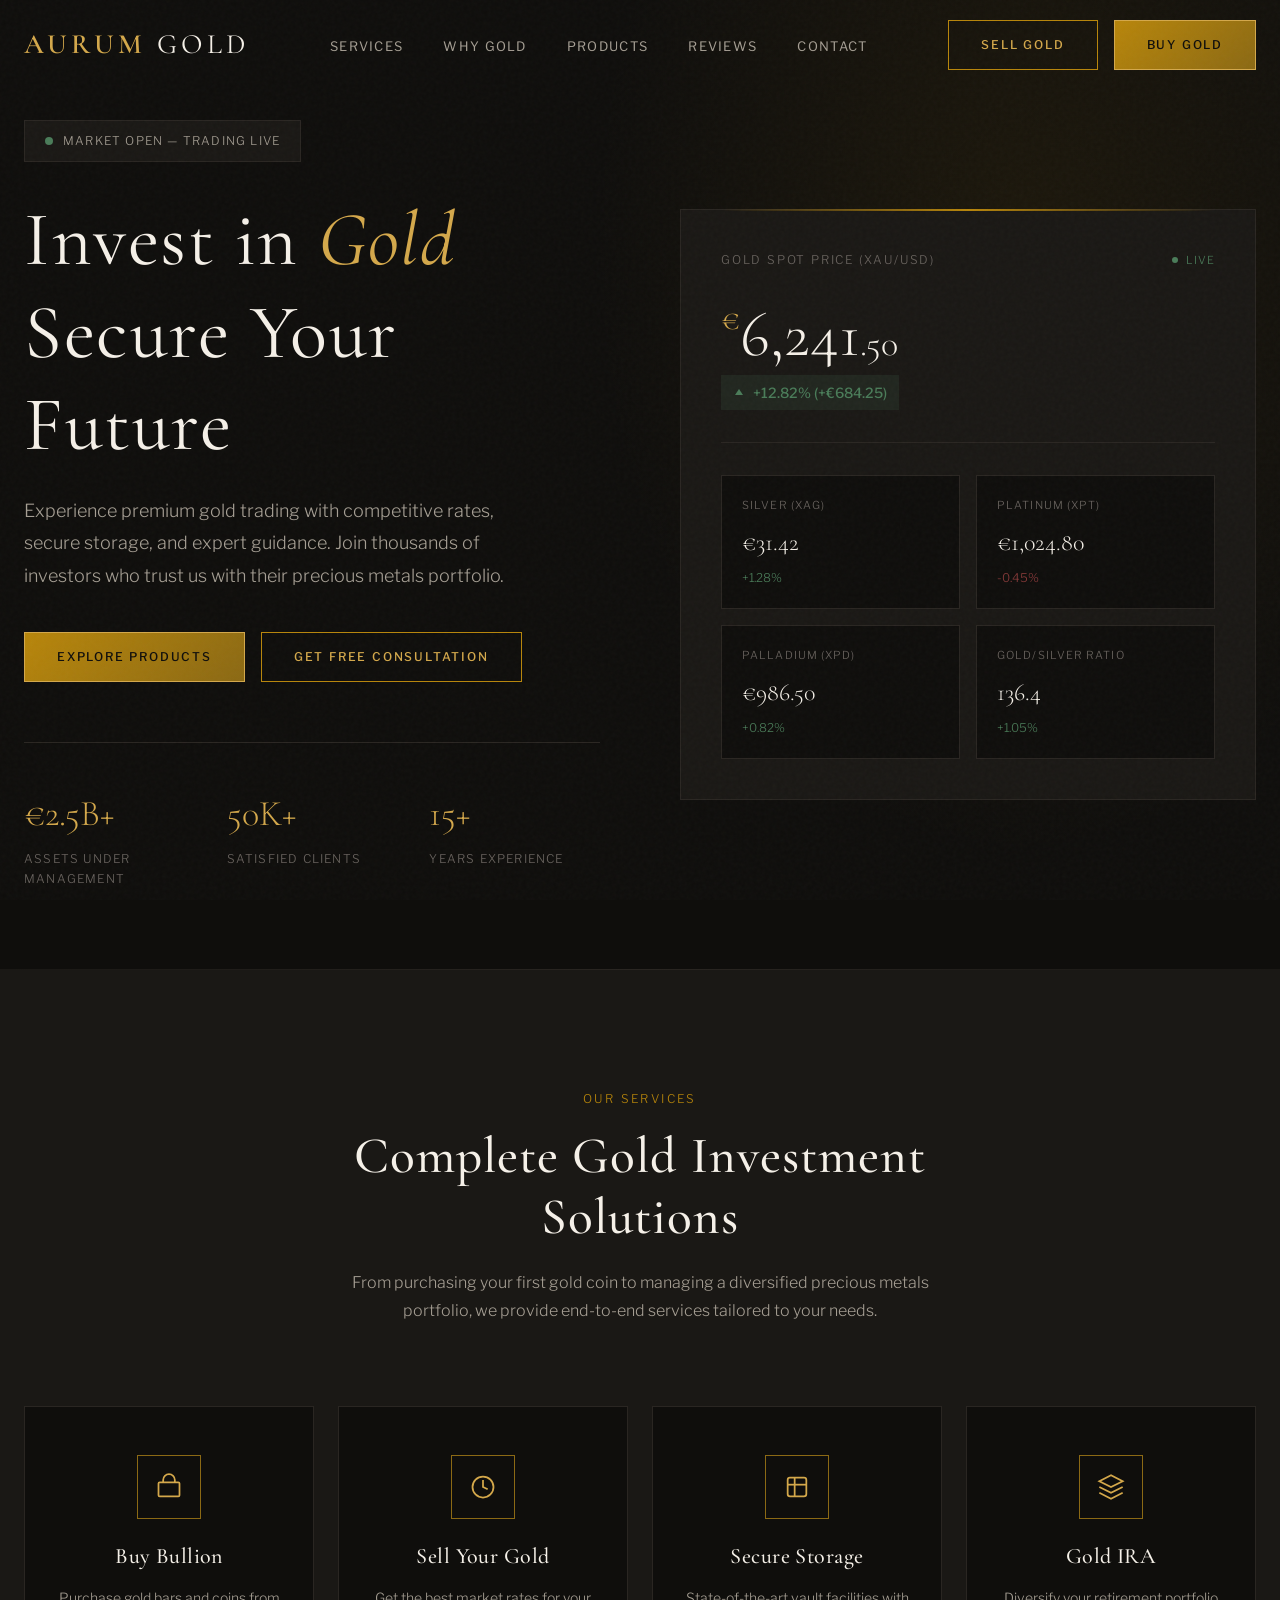
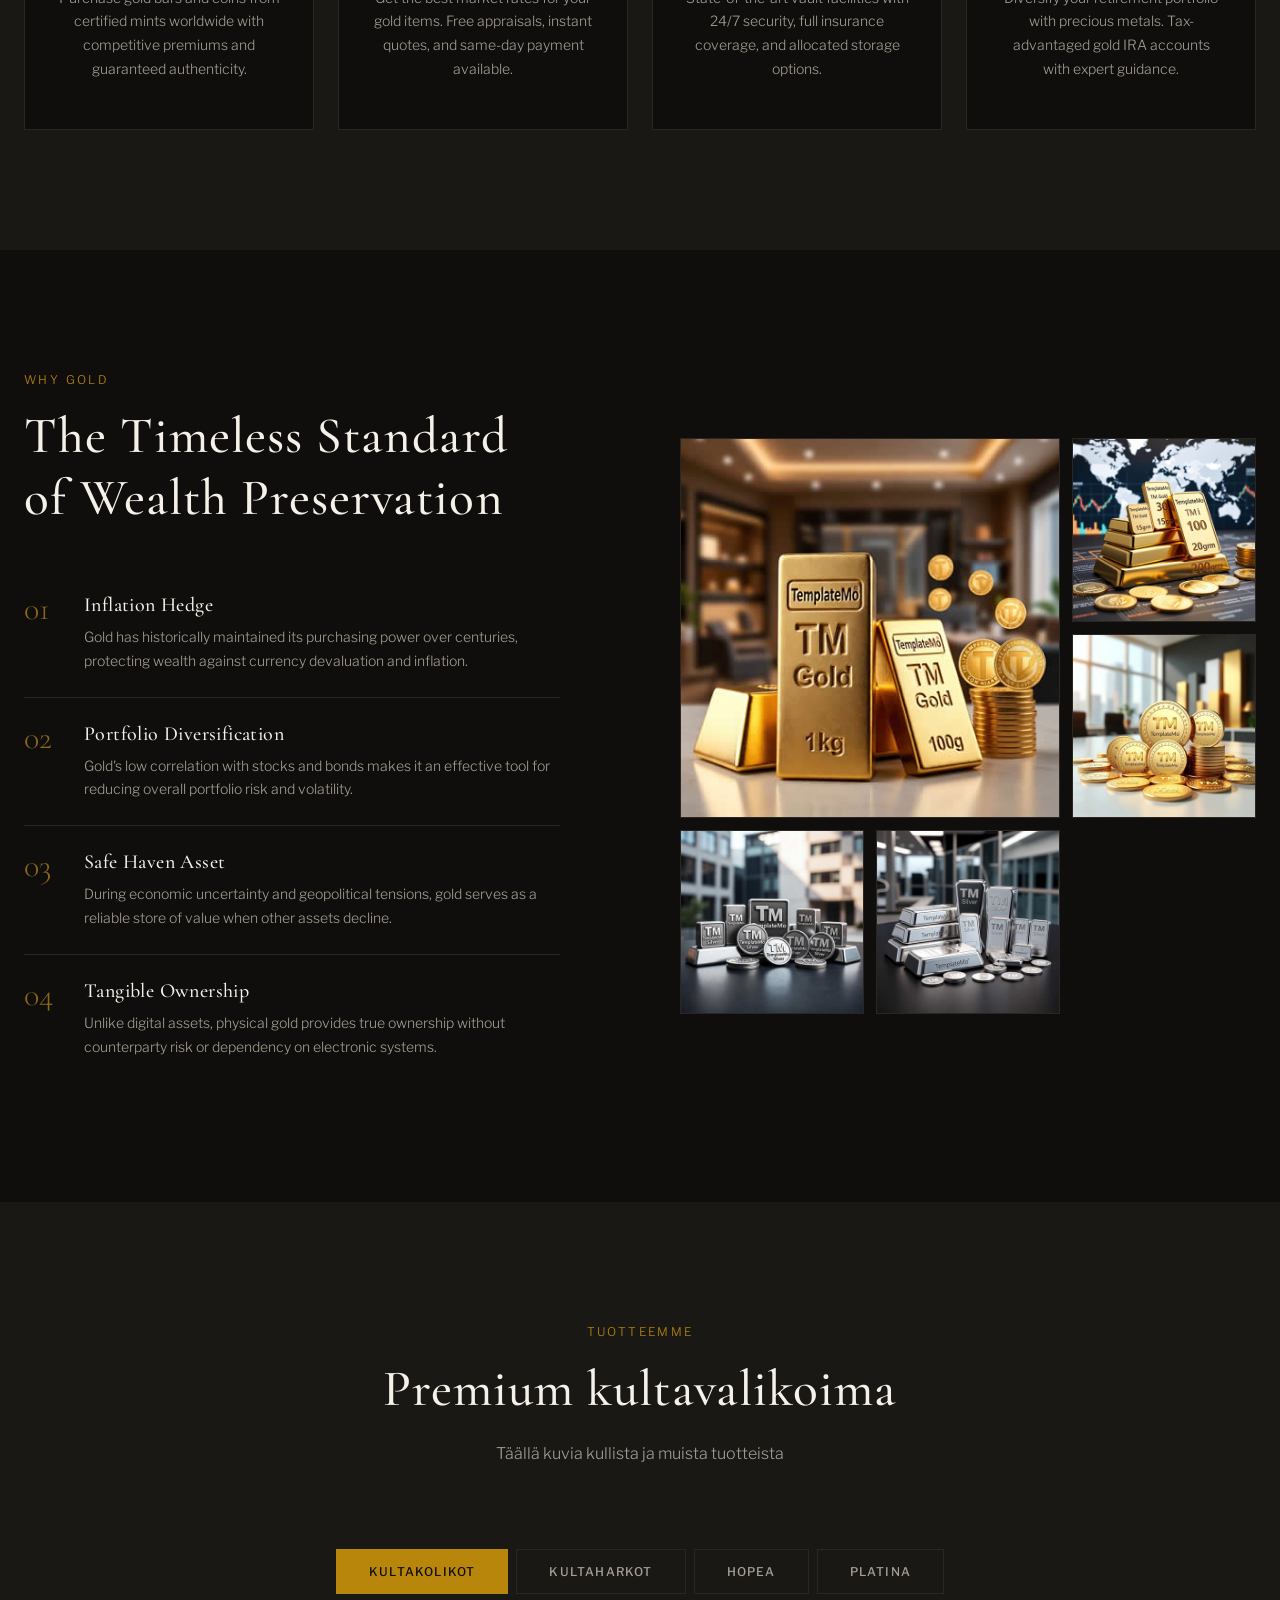
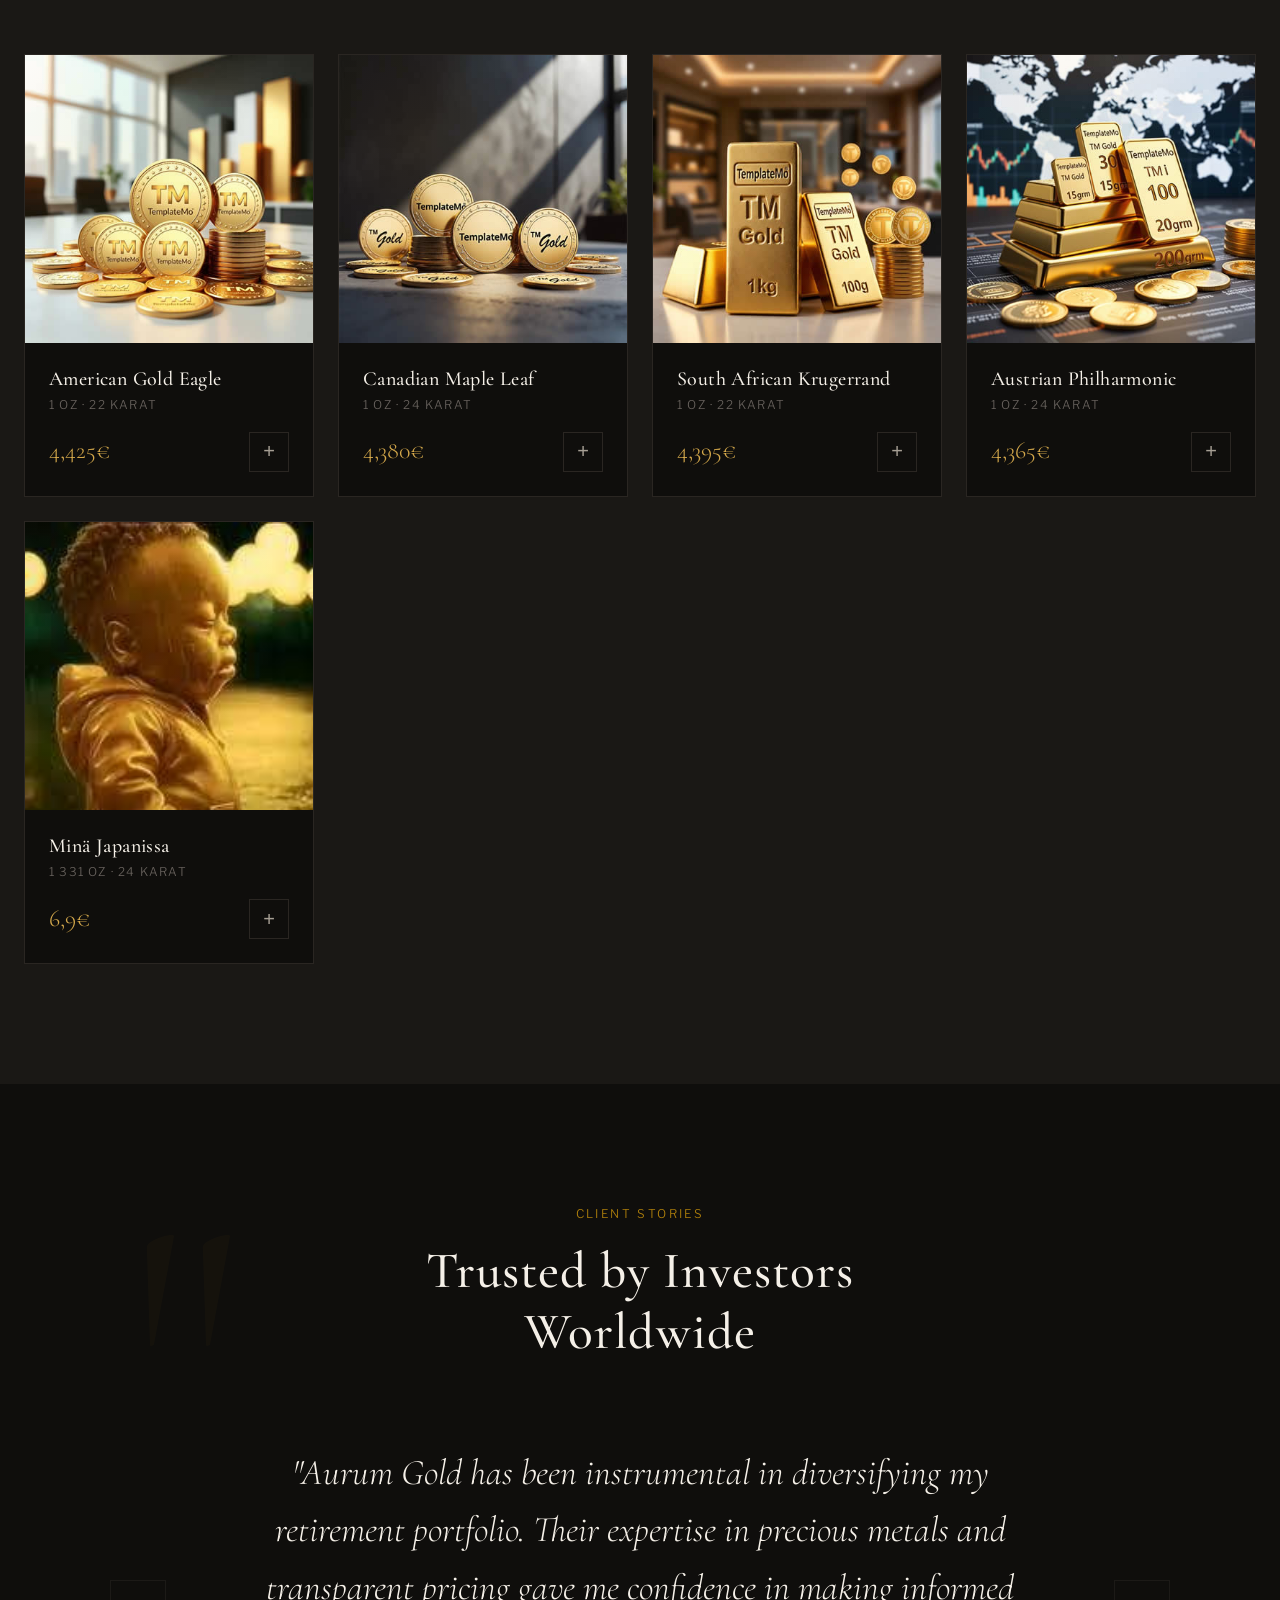
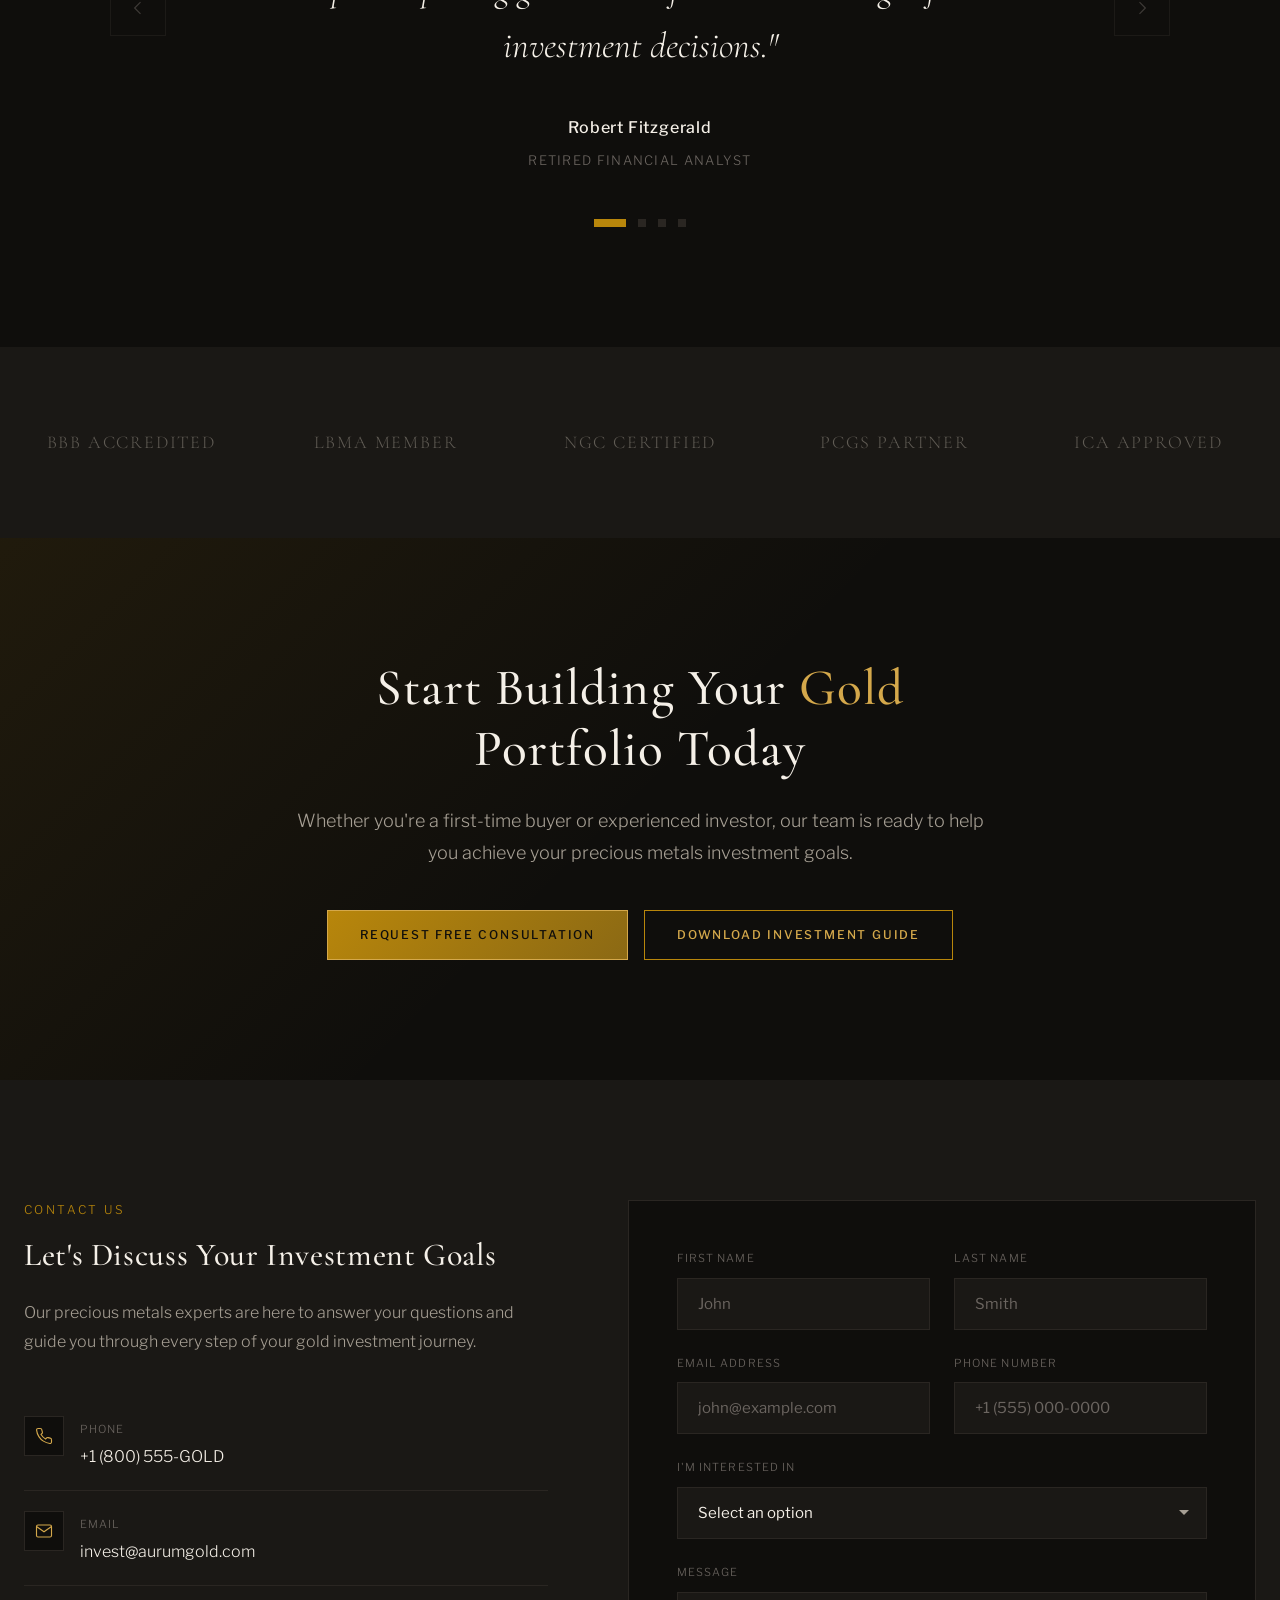
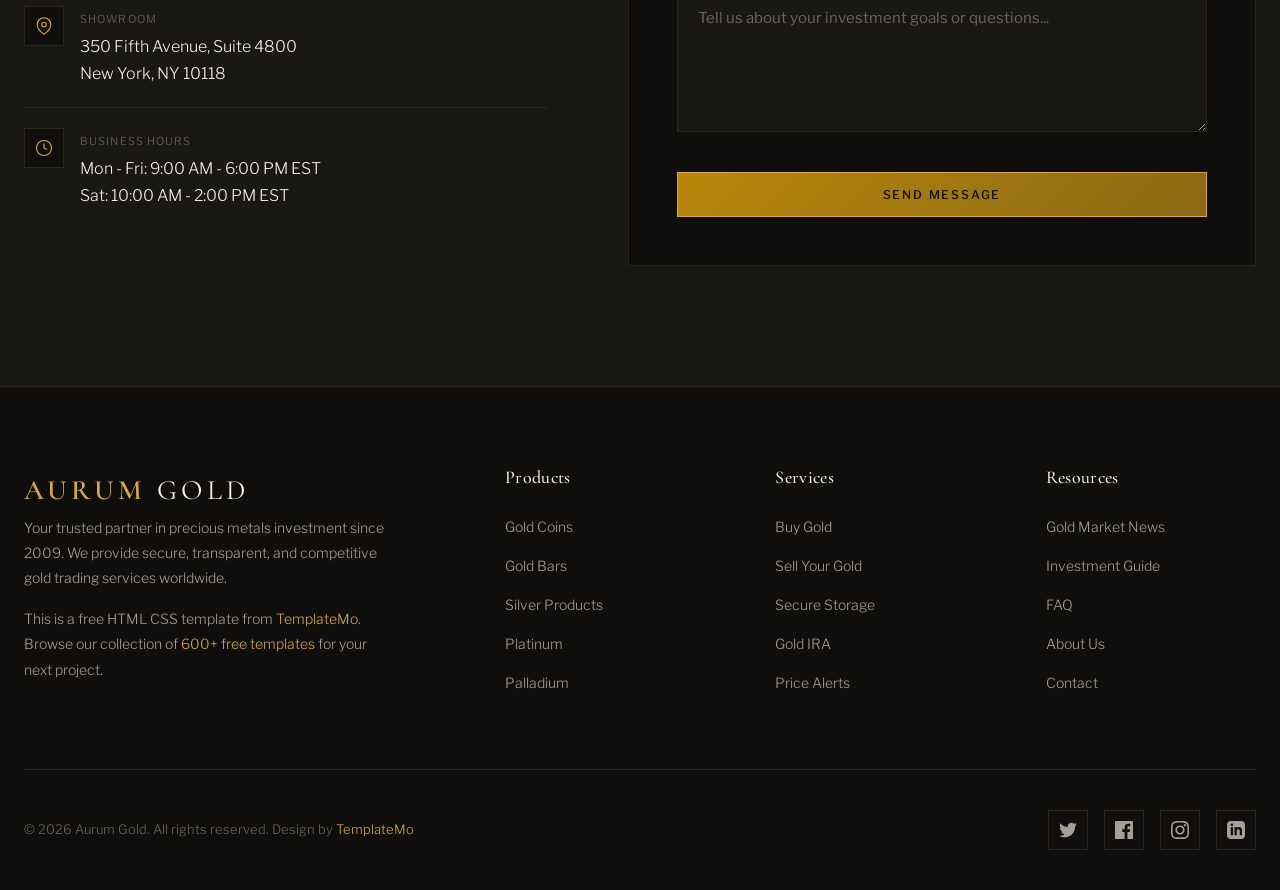
==== templatemo_610_aurum_gold/index.html @ 8c66a659 "Pruducts-kohta vaihdettu" ====
<!DOCTYPE html>
<html lang="en">
<head>
    <meta charset="UTF-8">
    <meta name="viewport" content="width=device-width, initial-scale=1.0">
    <title>Aurum Gold - Premium Gold Investment & Trading</title>
    <link rel="preconnect" href="https://fonts.googleapis.com">
    <link rel="preconnect" href="https://fonts.gstatic.com" crossorigin>
    <link href="https://fonts.googleapis.com/css2?family=Cormorant+Garamond:ital,wght@0,400;0,500;0,600;0,700;1,400&family=Libre+Franklin:wght@300;400;500;600&display=swap" rel="stylesheet">
    <link rel="stylesheet" href="templatemo-aurum-gold.css">
    <!--

TemplateMo 610 Aurum Gold

https://templatemo.com/tm-610-aurum-gold

-->
</head>
<body>
    <!-- Navigation -->
    <nav class="nav" id="navbar">
        <div class="container">
            <div class="nav-inner">
                <a href="#" class="logo">Aurum <span>Gold</span></a>
                <ul class="nav-links">
                    <li><a href="#services">Services</a></li>
                    <li><a href="#why-gold">Why Gold</a></li>
                    <li><a href="#products">Products</a></li>
                    <li><a href="#testimonials">Reviews</a></li>
                    <li><a href="#contact">Contact</a></li>
                </ul>
                <div class="nav-cta">
                    <a href="#" class="btn btn-outline">Sell Gold</a>
                    <a href="#" class="btn btn-primary">Buy Gold</a>
                </div>
                <button class="mobile-menu-btn" id="mobileMenuBtn" aria-label="Open Menu">
                    <span></span>
                    <span></span>
                    <span></span>
                </button>
            </div>
        </div>
    </nav>

    <!-- Mobile Menu Overlay -->
    <div class="mobile-menu-overlay" id="mobileMenuOverlay"></div>

    <!-- Mobile Menu -->
    <div class="mobile-menu" id="mobileMenu">
        <button class="mobile-menu-close" id="mobileMenuClose" aria-label="Close Menu">
            <svg width="20" height="20" viewBox="0 0 24 24" fill="none" stroke="currentColor" stroke-width="1.5">
                <line x1="18" y1="6" x2="6" y2="18"></line>
                <line x1="6" y1="6" x2="18" y2="18"></line>
            </svg>
        </button>
        <ul class="mobile-nav-links">
            <li><a href="#services">Services</a></li>
            <li><a href="#why-gold">Why Gold</a></li>
            <li><a href="#products">Products</a></li>
            <li><a href="#testimonials">Reviews</a></li>
            <li><a href="#contact">Contact</a></li>
        </ul>
        <div class="mobile-menu-cta">
            <a href="#" class="btn btn-outline">Sell Gold</a>
            <a href="#" class="btn btn-primary">Buy Gold</a>
        </div>
    </div>

    <!-- Hero Section -->
    <section class="hero">
        <div class="container">
            <div class="hero-grid">
                <div class="hero-content">
                    <div class="hero-badge">
                        <span class="dot"></span>
                        Market Open — Trading Live
                    </div>
                    <h1 class="hero-title">
                        Invest in <span class="gold">Gold</span><br>
                        Secure Your Future
                    </h1>
                    <p class="hero-desc">
                        Experience premium gold trading with competitive rates, secure storage, and expert guidance. Join thousands of investors who trust us with their precious metals portfolio.
                    </p>
                    <div class="hero-actions">
                        <a href="#products" class="btn btn-primary">Explore Products</a>
                        <a href="#contact" class="btn btn-outline">Get Free Consultation</a>
                    </div>
                    <div class="hero-stats">
                        <div class="stat-item">
                            <div class="stat-value">€2.5B+</div>
                            <div class="stat-label">Assets Under Management</div>
                        </div>
                        <div class="stat-item">
                            <div class="stat-value">50K+</div>
                            <div class="stat-label">Satisfied Clients</div>
                        </div>
                        <div class="stat-item">
                            <div class="stat-value">15+</div>
                            <div class="stat-label">Years Experience</div>
                        </div>
                    </div>
                </div>
                <div class="hero-visual">
                    <div class="price-card">
                        <div class="price-header">
                            <span class="price-label">Gold Spot Price (XAU/USD)</span>
                            <span class="price-live">Live</span>
                        </div>
                        <div class="price-main">
                            <div class="price-value">
                                <span class="currency">€</span>6,241<span style="font-size: 36px;">.50</span>
                            </div>
                            <span class="price-change">
                                <svg width="12" height="12" viewBox="0 0 12 12" fill="none">
                                    <path d="M6 2L10 8H2L6 2Z" fill="currentColor"/>
                                </svg>
                                +12.82% (+€684.25)
                            </span>
                        </div>
                        <div class="price-metals">
                            <div class="metal-item">
                                <div class="metal-name">Silver (XAG)</div>
                                <div class="metal-price">€31.42</div>
                                <div class="metal-change">+1.28%</div>
                            </div>
                            <div class="metal-item">
                                <div class="metal-name">Platinum (XPT)</div>
                                <div class="metal-price">€1,024.80</div>
                                <div class="metal-change down">-0.45%</div>
                            </div>
                            <div class="metal-item">
                                <div class="metal-name">Palladium (XPD)</div>
                                <div class="metal-price">€986.50</div>
                                <div class="metal-change">+0.82%</div>
                            </div>
                            <div class="metal-item">
                                <div class="metal-name">Gold/Silver Ratio</div>
                                <div class="metal-price">136.4</div>
                                <div class="metal-change">+1.05%</div>
                            </div>
                        </div>
                    </div>
                </div>
            </div>
        </div>
    </section>

    <!-- Services Section -->
    <section class="services" id="services">
        <div class="container">
            <div class="section-header">
                <div class="section-label">Our Services</div>
                <h2 class="section-title">Complete Gold Investment Solutions</h2>
                <p class="section-desc">From purchasing your first gold coin to managing a diversified precious metals portfolio, we provide end-to-end services tailored to your needs.</p>
            </div>
            <div class="services-grid">
                <div class="service-card">
                    <div class="service-icon">
                        <svg width="28" height="28" viewBox="0 0 24 24" fill="none" stroke="currentColor" stroke-width="1.5">
                            <rect x="3" y="8" width="18" height="12" rx="1"/>
                            <path d="M7 8V6a5 5 0 0110 0v2"/>
                        </svg>
                    </div>
                    <h3 class="service-title">Buy Bullion</h3>
                    <p class="service-desc">Purchase gold bars and coins from certified mints worldwide with competitive premiums and guaranteed authenticity.</p>
                </div>
                <div class="service-card">
                    <div class="service-icon">
                        <svg width="28" height="28" viewBox="0 0 24 24" fill="none" stroke="currentColor" stroke-width="1.5">
                            <circle cx="12" cy="12" r="9"/>
                            <path d="M12 6v6l4 2"/>
                        </svg>
                    </div>
                    <h3 class="service-title">Sell Your Gold</h3>
                    <p class="service-desc">Get the best market rates for your gold items. Free appraisals, instant quotes, and same-day payment available.</p>
                </div>
                <div class="service-card">
                    <div class="service-icon">
                        <svg width="28" height="28" viewBox="0 0 24 24" fill="none" stroke="currentColor" stroke-width="1.5">
                            <rect x="4" y="4" width="16" height="16" rx="2"/>
                            <path d="M4 10h16"/>
                            <path d="M10 4v16"/>
                        </svg>
                    </div>
                    <h3 class="service-title">Secure Storage</h3>
                    <p class="service-desc">State-of-the-art vault facilities with 24/7 security, full insurance coverage, and allocated storage options.</p>
                </div>
                <div class="service-card">
                    <div class="service-icon">
                        <svg width="28" height="28" viewBox="0 0 24 24" fill="none" stroke="currentColor" stroke-width="1.5">
                            <path d="M12 2L2 7l10 5 10-5-10-5z"/>
                            <path d="M2 17l10 5 10-5"/>
                            <path d="M2 12l10 5 10-5"/>
                        </svg>
                    </div>
                    <h3 class="service-title">Gold IRA</h3>
                    <p class="service-desc">Diversify your retirement portfolio with precious metals. Tax-advantaged gold IRA accounts with expert guidance.</p>
                </div>
            </div>
        </div>
    </section>

    <!-- Why Gold Section -->
    <section class="why-gold" id="why-gold">
        <div class="container">
            <div class="why-grid">
                <div class="why-content">
                    <div class="section-label">Why Gold</div>
                    <h2 class="section-title">The Timeless Standard of Wealth Preservation</h2>
                    <ul class="why-list">
                        <li class="why-item">
                            <span class="why-number">01</span>
                            <div class="why-text">
                                <h4>Inflation Hedge</h4>
                                <p>Gold has historically maintained its purchasing power over centuries, protecting wealth against currency devaluation and inflation.</p>
                            </div>
                        </li>
                        <li class="why-item">
                            <span class="why-number">02</span>
                            <div class="why-text">
                                <h4>Portfolio Diversification</h4>
                                <p>Gold's low correlation with stocks and bonds makes it an effective tool for reducing overall portfolio risk and volatility.</p>
                            </div>
                        </li>
                        <li class="why-item">
                            <span class="why-number">03</span>
                            <div class="why-text">
                                <h4>Safe Haven Asset</h4>
                                <p>During economic uncertainty and geopolitical tensions, gold serves as a reliable store of value when other assets decline.</p>
                            </div>
                        </li>
                        <li class="why-item">
                            <span class="why-number">04</span>
                            <div class="why-text">
                                <h4>Tangible Ownership</h4>
                                <p>Unlike digital assets, physical gold provides true ownership without counterparty risk or dependency on electronic systems.</p>
                            </div>
                        </li>
                    </ul>
                </div>
                <div class="why-visual">
                    <div class="why-image-grid">
                        <div class="why-thumb">
                            <img src="images/tm-gold-03.jpg" alt="Gold bars stacked">
                        </div>
                        <div class="why-thumb">
                            <img src="images/tm-gold-04.jpg" alt="Gold coins">
                        </div>
                        <div class="why-thumb">
                            <img src="images/tm-gold-01.jpg" alt="Gold investment">
                        </div>
                        <div class="why-thumb">
                            <img src="images/tm-silver-03.jpg" alt="Secure vault">
                        </div>
                        <div class="why-thumb">
                            <img src="images/tm-silver-02.jpg" alt="Silver bars">
                        </div>
                    </div>
                </div>
            </div>
        </div>
    </section>

    <!-- Products Section -->
    <section class="products" id="products">
        <div class="container">
            <div class="section-header">
                <div class="section-label">Tuotteemme</div>
                <h2 class="section-title">Premium kultavalikoima</h2>
                <p class="section-desc">Täällä kuvia kullista ja muista tuotteista</p>
            </div>
            <div class="products-tabs">
                <button class="tab-btn active" data-tab="coins">Kultakolikot</button>
                <button class="tab-btn" data-tab="bars">Kultaharkot</button>
                <button class="tab-btn" data-tab="silver">Hopea</button>
                <button class="tab-btn" data-tab="platinum">Platina</button>
            </div>

            <!-- Gold Coins Tab -->
            <div class="products-tab-content active" id="tab-coins">
                <div class="product-card">
                    <div class="product-image">
                        <img src="images/tm-gold-01.jpg" alt="American Gold Eagle Coin">
                    </div>
                    <div class="product-info">
                        <h3 class="product-name">American Gold Eagle</h3>
                        <div class="product-weight">1 oz · 22 Karat</div>
                        <div class="product-footer">
                            <span class="product-price">4,425€</span>
                            <button class="product-btn">+</button>
                        </div>
                    </div>
                </div>

                <div class="product-card">
                    <div class="product-image">
                        <img src="images/tm-gold-02.jpg" alt="Canadian Maple Leaf Coin">
                    </div>
                    <div class="product-info">
                        <h3 class="product-name">Canadian Maple Leaf</h3>
                        <div class="product-weight">1 oz · 24 Karat</div>
                        <div class="product-footer">
                            <span class="product-price">4,380€</span>
                            <button class="product-btn">+</button>
                        </div>
                    </div>
                </div>

                <div class="product-card">
                    <div class="product-image">
                        <img src="images/tm-gold-03.jpg" alt="South African Krugerrand">
                    </div>
                    <div class="product-info">
                        <h3 class="product-name">South African Krugerrand</h3>
                        <div class="product-weight">1 oz · 22 Karat</div>
                        <div class="product-footer">
                            <span class="product-price">4,395€</span>
                            <button class="product-btn">+</button>
                        </div>
                    </div>
                </div>

                <div class="product-card">
                    <div class="product-image">
                        <img src="images/tm-gold-04.jpg" alt="Austrian Philharmonic">
                    </div>
                    <div class="product-info">
                        <h3 class="product-name">Austrian Philharmonic</h3>
                        <div class="product-weight">1 oz · 24 Karat</div>
                        <div class="product-footer">
                            <span class="product-price">4,365€</span>
                            <button class="product-btn">+</button>
                        </div>
                    </div>
                </div>

                <div class="product-card">
                    <div class="product-image">
                        <img src="images/MeInJapan.jpg" alt="People in japan fix things with gold">
                    </div>
                    <div class="product-info">
                        <h3 class="product-name">Minä Japanissa</h3>
                        <div class="product-weight">1 331 oz · 24 Karat</div>
                        <div class="product-footer">
                            <span class="product-price">6,9€</span>
                            <button class="product-btn">+</button>
                        </div>
                    </div>
                </div>   

            </div>



            <!-- Gold Bars Tab -->
            <div class="products-tab-content" id="tab-bars">
                <div class="product-card">
                    <div class="product-image">
                        <img src="images/tm-gold-04.jpg" alt="PAMP Suisse Gold Bar">
                    </div>
                    <div class="product-info">
                        <h3 class="product-name">PAMP Suisse Bar</h3>
                        <div class="product-weight">1 oz · 999.9 Fine</div>
                        <div class="product-footer">
                            <span class="product-price">4,340€</span>
                            <button class="product-btn">+</button>
                        </div>
                    </div>
                </div>
                <div class="product-card">
                    <div class="product-image">
                        <img src="images/tm-gold-03.jpg" alt="Credit Suisse Gold Bar">
                    </div>
                    <div class="product-info">
                        <h3 class="product-name">Credit Suisse Bar</h3>
                        <div class="product-weight">1 oz · 999.9 Fine</div>
                        <div class="product-footer">
                            <span class="product-price">4,335€</span>
                            <button class="product-btn">+</button>
                        </div>
                    </div>
                </div>
                <div class="product-card">
                    <div class="product-image">
                        <img src="images/tm-gold-02.jpg" alt="Perth Mint Gold Bar">
                    </div>
                    <div class="product-info">
                        <h3 class="product-name">Perth Mint Bar</h3>
                        <div class="product-weight">10 oz · 999.9 Fine</div>
                        <div class="product-footer">
                            <span class="product-price">43,250€</span>
                            <button class="product-btn">+</button>
                        </div>
                    </div>
                </div>
                <div class="product-card">
                    <div class="product-image">
                        <img src="images/tm-gold-01.jpg" alt="Valcambi Gold Bar">
                    </div>
                    <div class="product-info">
                        <h3 class="product-name">Valcambi CombiBar</h3>
                        <div class="product-weight">50 x 1g · 999.9 Fine</div>
                        <div class="product-footer">
                            <span class="product-price">4,580€</span>
                            <button class="product-btn">+</button>
                        </div>
                    </div>
                </div>
                <div class="product-card">
                    <div class="product-image">
                        <img src="images/Gold.jpg" alt="Gold ingot">
                    </div>
                    <div class="product-info">
                        <h3 class="product-name">Minecraft kultaharkko</h3>
                        <div class="product-weight">74 569 oz · 999.9 Fine</div>
                        <div class="product-footer">
                            <span class="product-price">331 100 000€</span>
                            <button class="product-btn">+</button>
                        </div>
                    </div>
                </div>
            </div>

            <!-- Silver Tab -->
            <div class="products-tab-content" id="tab-silver">
                <div class="product-card">
                    <div class="product-image">
                        <img src="images/tm-silver-01.jpg" alt="American Silver Eagle">
                    </div>
                    <div class="product-info">
                        <h3 class="product-name">American Silver Eagle</h3>
                        <div class="product-weight">1 oz · 99.9% Pure</div>
                        <div class="product-footer">
                            <span class="product-price">38.50€</span>
                            <button class="product-btn">+</button>
                        </div>
                    </div>
                </div>
                <div class="product-card">
                    <div class="product-image">
                        <img src="images/tm-silver-02.jpg" alt="Canadian Silver Maple">
                    </div>
                    <div class="product-info">
                        <h3 class="product-name">Canadian Silver Maple</h3>
                        <div class="product-weight">1 oz · 99.99% Pure</div>
                        <div class="product-footer">
                            <span class="product-price">36.80€</span>
                            <button class="product-btn">+</button>
                        </div>
                    </div>
                </div>
                <div class="product-card">
                    <div class="product-image">
                        <img src="images/tm-silver-03.jpg" alt="Silver Bar">
                    </div>
                    <div class="product-info">
                        <h3 class="product-name">PAMP Silver Bar</h3>
                        <div class="product-weight">10 oz · 999 Fine</div>
                        <div class="product-footer">
                            <span class="product-price">345.00€</span>
                            <button class="product-btn">+</button>
                        </div>
                    </div>
                </div>
                <div class="product-card">
                    <div class="product-image">
                        <img src="images/tm-silver-04.jpg" alt="Silver Britannia">
                    </div>
                    <div class="product-info">
                        <h3 class="product-name">British Britannia</h3>
                        <div class="product-weight">1 oz · 99.9% Pure</div>
                        <div class="product-footer">
                            <span class="product-price">37.25€</span>
                            <button class="product-btn">+</button>
                        </div>
                    </div>
                </div>
                <div class="product-card">
                    <div class="product-image">
                        <img src="images/Silver.jpg" alt="Silver surfer">
                    </div>
                    <div class="product-info">
                        <h3 class="product-name">Waltuh, I'm silver Waltuh</h3>
                        <div class="product-weight">2716 oz · 99.9% Pure</div>
                        <div class="product-footer">
                            <span class="product-price">420€</span>
                            <button class="product-btn">+</button>
                        </div>
                    </div>
                </div>
            </div>

            <!-- Platinum Tab -->
            <div class="products-tab-content" id="tab-platinum">
                <div class="product-card">
                    <div class="product-image">
                        <img src="images/tm-silver-02.jpg" alt="American Platinum Eagle">
                    </div>
                    <div class="product-info">
                        <h3 class="product-name">American Platinum Eagle</h3>
                        <div class="product-weight">1 oz · 99.95% Pure</div>
                        <div class="product-footer">
                            <span class="product-price">1,085€</span>
                            <button class="product-btn">+</button>
                        </div>
                    </div>
                </div>
                <div class="product-card">
                    <div class="product-image">
                        <img src="images/tm-silver-03.jpg" alt="Canadian Platinum Maple">
                    </div>
                    <div class="product-info">
                        <h3 class="product-name">Canadian Platinum Maple</h3>
                        <div class="product-weight">1 oz · 99.95% Pure</div>
                        <div class="product-footer">
                            <span class="product-price">1,065€</span>
                            <button class="product-btn">+</button>
                        </div>
                    </div>
                </div>
                <div class="product-card">
                    <div class="product-image">
                        <img src="images/tm-silver-04.jpg" alt="Platinum Bar">
                    </div>
                    <div class="product-info">
                        <h3 class="product-name">PAMP Platinum Bar</h3>
                        <div class="product-weight">1 oz · 999.5 Fine</div>
                        <div class="product-footer">
                            <span class="product-price">1,055€</span>
                            <button class="product-btn">+</button>
                        </div>
                    </div>
                </div>
                <div class="product-card">
                    <div class="product-image">
                        <img src="images/tm-silver-01.jpg" alt="Australian Platinum Koala">
                    </div>
                    <div class="product-info">
                        <h3 class="product-name">Australian Platinum Koala</h3>
                        <div class="product-weight">1 oz · 99.95% Pure</div>
                        <div class="product-footer">
                            <span class="product-price">1,095€</span>
                            <button class="product-btn">+</button>
                        </div>
                    </div>
                </div>
                <div class="product-card">
                    <div class="product-image">
                        <img src="images/Platina.jpg" alt="Platinum trophy">
                    </div>
                    <div class="product-info">
                        <h3 class="product-name">Playstation platina trophy</h3>
                        <div class="product-weight">100 oz · 100% Pure</div>
                        <div class="product-footer">
                            <span class="product-price">1,000€</span>
                            <button class="product-btn">+</button>
                        </div>
                    </div>
                </div>
            </div>
        </div>
    </section>

    <!-- Testimonials -->
    <section class="testimonials" id="testimonials">
        <div class="container">
            <div class="section-header">
                <div class="section-label">Client Stories</div>
                <h2 class="section-title">Trusted by Investors Worldwide</h2>
            </div>
            <div class="testimonials-wrapper">
                <div class="testimonials-slider">
                    <div class="testimonials-track" id="testimonialsTrack">
                        <div class="testimonial-item">
                            <p class="testimonial-text">"Aurum Gold has been instrumental in diversifying my retirement portfolio. Their expertise in precious metals and transparent pricing gave me confidence in making informed investment decisions."</p>
                            <div class="testimonial-author">
                                <span class="author-name">Robert Fitzgerald</span>
                                <span class="author-title">Retired Financial Analyst</span>
                            </div>
                        </div>
                        <div class="testimonial-item">
                            <p class="testimonial-text">"The team's knowledge and professionalism exceeded my expectations. From my first purchase to setting up secure storage, every step was handled with care. Highly recommend for serious investors."</p>
                            <div class="testimonial-author">
                                <span class="author-name">Margaret Chen</span>
                                <span class="author-title">Private Investor</span>
                            </div>
                        </div>
                        <div class="testimonial-item">
                            <p class="testimonial-text">"I was new to precious metals investing, and Aurum Gold made the process incredibly simple. Their educational resources and patient advisors helped me build a solid gold portfolio over time."</p>
                            <div class="testimonial-author">
                                <span class="author-name">David Morrison</span>
                                <span class="author-title">Business Owner</span>
                            </div>
                        </div>
                        <div class="testimonial-item">
                            <p class="testimonial-text">"What sets Aurum apart is their commitment to client relationships. They're not just selling gold — they're helping build generational wealth. My family has worked with them for over a decade."</p>
                            <div class="testimonial-author">
                                <span class="author-name">Elizabeth Parker</span>
                                <span class="author-title">Estate Planner</span>
                            </div>
                        </div>
                    </div>
                </div>
                <div class="testimonial-nav">
                    <button class="testimonial-arrow prev" id="testimonialPrev" aria-label="Previous testimonial">
                        <svg viewBox="0 0 24 24" fill="none" stroke="currentColor" stroke-width="1.5">
                            <path d="M15 19l-7-7 7-7"/>
                        </svg>
                    </button>
                    <button class="testimonial-arrow next" id="testimonialNext" aria-label="Next testimonial">
                        <svg viewBox="0 0 24 24" fill="none" stroke="currentColor" stroke-width="1.5">
                            <path d="M9 5l7 7-7 7"/>
                        </svg>
                    </button>
                </div>
            </div>
            <div class="testimonial-dots" id="testimonialDots">
                <span class="dot active" data-index="0"></span>
                <span class="dot" data-index="1"></span>
                <span class="dot" data-index="2"></span>
                <span class="dot" data-index="3"></span>
            </div>
        </div>
    </section>

    <!-- Trust Section -->
    <section class="trust">
        <div class="container">
            <div class="trust-grid">
                <div class="trust-item">
                    <div class="trust-logo">BBB Accredited</div>
                </div>
                <div class="trust-item">
                    <div class="trust-logo">LBMA Member</div>
                </div>
                <div class="trust-item">
                    <div class="trust-logo">NGC Certified</div>
                </div>
                <div class="trust-item">
                    <div class="trust-logo">PCGS Partner</div>
                </div>
                <div class="trust-item">
                    <div class="trust-logo">ICA Approved</div>
                </div>
            </div>
        </div>
    </section>

    <!-- CTA Section -->
    <section class="cta">
        <div class="container">
            <div class="cta-inner">
                <h2 class="cta-title">Start Building Your <span class="gold">Gold</span> Portfolio Today</h2>
                <p class="cta-desc">Whether you're a first-time buyer or experienced investor, our team is ready to help you achieve your precious metals investment goals.</p>
                <div class="cta-actions">
                    <a href="#contact" class="btn btn-primary">Request Free Consultation</a>
                    <a href="#" class="btn btn-outline">Download Investment Guide</a>
                </div>
            </div>
        </div>
    </section>

    <!-- Contact Section -->
    <section class="contact" id="contact">
        <div class="container">
            <div class="contact-grid">
                <div class="contact-info">
                    <div class="section-label">Contact Us</div>
                    <h3>Let's Discuss Your Investment Goals</h3>
                    <p>Our precious metals experts are here to answer your questions and guide you through every step of your gold investment journey.</p>
                    <ul class="contact-details">
                        <li>
                            <div class="contact-icon">
                                <svg width="18" height="18" viewBox="0 0 24 24" fill="none" stroke="currentColor" stroke-width="1.5">
                                    <path d="M22 16.92v3a2 2 0 01-2.18 2 19.79 19.79 0 01-8.63-3.07 19.5 19.5 0 01-6-6 19.79 19.79 0 01-3.07-8.67A2 2 0 014.11 2h3a2 2 0 012 1.72 12.84 12.84 0 00.7 2.81 2 2 0 01-.45 2.11L8.09 9.91a16 16 0 006 6l1.27-1.27a2 2 0 012.11-.45 12.84 12.84 0 002.81.7A2 2 0 0122 16.92z"/>
                                </svg>
                            </div>
                            <div class="contact-text">
                                <div class="contact-label">Phone</div>
                                <div class="contact-value">+1 (800) 555-GOLD</div>
                            </div>
                        </li>
                        <li>
                            <div class="contact-icon">
                                <svg width="18" height="18" viewBox="0 0 24 24" fill="none" stroke="currentColor" stroke-width="1.5">
                                    <path d="M4 4h16c1.1 0 2 .9 2 2v12c0 1.1-.9 2-2 2H4c-1.1 0-2-.9-2-2V6c0-1.1.9-2 2-2z"/>
                                    <polyline points="22,6 12,13 2,6"/>
                                </svg>
                            </div>
                            <div class="contact-text">
                                <div class="contact-label">Email</div>
                                <div class="contact-value">invest@aurumgold.com</div>
                            </div>
                        </li>
                        <li>
                            <div class="contact-icon">
                                <svg width="18" height="18" viewBox="0 0 24 24" fill="none" stroke="currentColor" stroke-width="1.5">
                                    <path d="M21 10c0 7-9 13-9 13s-9-6-9-13a9 9 0 0118 0z"/>
                                    <circle cx="12" cy="10" r="3"/>
                                </svg>
                            </div>
                            <div class="contact-text">
                                <div class="contact-label">Showroom</div>
                                <div class="contact-value">350 Fifth Avenue, Suite 4800<br>New York, NY 10118</div>
                            </div>
                        </li>
                        <li>
                            <div class="contact-icon">
                                <svg width="18" height="18" viewBox="0 0 24 24" fill="none" stroke="currentColor" stroke-width="1.5">
                                    <circle cx="12" cy="12" r="10"/>
                                    <polyline points="12 6 12 12 16 14"/>
                                </svg>
                            </div>
                            <div class="contact-text">
                                <div class="contact-label">Business Hours</div>
                                <div class="contact-value">Mon - Fri: 9:00 AM - 6:00 PM EST<br>Sat: 10:00 AM - 2:00 PM EST</div>
                            </div>
                        </li>
                    </ul>
                </div>
                <div class="contact-form-wrapper">
                    <form class="contact-form" id="contactForm">
                        <div class="form-row">
                            <div class="form-group" style="margin-bottom: 0;">
                                <label class="form-label">First Name</label>
                                <input type="text" class="form-input" placeholder="John" required>
                            </div>
                            <div class="form-group" style="margin-bottom: 0;">
                                <label class="form-label">Last Name</label>
                                <input type="text" class="form-input" placeholder="Smith" required>
                            </div>
                        </div>
                        <div class="form-row">
                            <div class="form-group" style="margin-bottom: 0;">
                                <label class="form-label">Email Address</label>
                                <input type="email" class="form-input" placeholder="john@example.com" required>
                            </div>
                            <div class="form-group" style="margin-bottom: 0;">
                                <label class="form-label">Phone Number</label>
                                <input type="tel" class="form-input" placeholder="+1 (555) 000-0000">
                            </div>
                        </div>
                        <div class="form-group">
                            <label class="form-label">I'm interested in</label>
                            <select class="form-select" required>
                                <option value="">Select an option</option>
                                <option value="buy">Buying Gold</option>
                                <option value="sell">Selling Gold</option>
                                <option value="storage">Storage Services</option>
                                <option value="ira">Gold IRA</option>
                                <option value="other">Other</option>
                            </select>
                        </div>
                        <div class="form-group">
                            <label class="form-label">Message</label>
                            <textarea class="form-textarea" placeholder="Tell us about your investment goals or questions..."></textarea>
                        </div>
                        <button type="submit" class="btn btn-primary form-submit">Send Message</button>
                    </form>
                </div>
            </div>
        </div>
    </section>

    <!-- Footer -->
    <footer class="footer">
        <div class="container">
            <div class="footer-grid">
                <div class="footer-brand">
                    <a href="#" class="logo">Aurum <span>Gold</span></a>
                    <p>Your trusted partner in precious metals investment since 2009. We provide secure, transparent, and competitive gold trading services worldwide.</p>
                    <p style="margin-top: 16px;">This is a free HTML CSS template from <a href="https://templatemo.com" target="_blank" rel="noopener" style="color: var(--gold-light);">TemplateMo</a>. Browse our collection of <a href="templatemo.html" style="color: var(--gold-light);">600+ free templates</a> for your next project.</p>
                </div>
                <div class="footer-col">
                    <h4 class="footer-title">Products</h4>
                    <ul class="footer-links">
                        <li><a href="#">Gold Coins</a></li>
                        <li><a href="#">Gold Bars</a></li>
                        <li><a href="#">Silver Products</a></li>
                        <li><a href="#">Platinum</a></li>
                        <li><a href="#">Palladium</a></li>
                    </ul>
                </div>
                <div class="footer-col">
                    <h4 class="footer-title">Services</h4>
                    <ul class="footer-links">
                        <li><a href="#">Buy Gold</a></li>
                        <li><a href="#">Sell Your Gold</a></li>
                        <li><a href="#">Secure Storage</a></li>
                        <li><a href="#">Gold IRA</a></li>
                        <li><a href="#">Price Alerts</a></li>
                    </ul>
                </div>
                <div class="footer-col">
                    <h4 class="footer-title">Resources</h4>
                    <ul class="footer-links">
                        <li><a href="#">Gold Market News</a></li>
                        <li><a href="#">Investment Guide</a></li>
                        <li><a href="#">FAQ</a></li>
                        <li><a href="#">About Us</a></li>
                        <li><a href="#">Contact</a></li>
                    </ul>
                </div>
            </div>
            <div class="footer-bottom">
                <p class="footer-copy">&copy; 2026 Aurum Gold. All rights reserved. Design by <a href="https://templatemo.com" target="_blank" style="color: var(--gold-light);">TemplateMo</a></p>
                <div class="footer-socials">
                    <a href="https://x.com/minthu" target="_blank" class="social-link">
                        <svg width="18" height="18" viewBox="0 0 24 24" fill="currentColor">
                            <path d="M24 4.557c-.883.392-1.832.656-2.828.775 1.017-.609 1.798-1.574 2.165-2.724-.951.564-2.005.974-3.127 1.195-.897-.957-2.178-1.555-3.594-1.555-3.179 0-5.515 2.966-4.797 6.045-4.091-.205-7.719-2.165-10.148-5.144-1.29 2.213-.669 5.108 1.523 6.574-.806-.026-1.566-.247-2.229-.616-.054 2.281 1.581 4.415 3.949 4.89-.693.188-1.452.232-2.224.084.626 1.956 2.444 3.379 4.6 3.419-2.07 1.623-4.678 2.348-7.29 2.04 2.179 1.397 4.768 2.212 7.548 2.212 9.142 0 14.307-7.721 13.995-14.646.962-.695 1.797-1.562 2.457-2.549z"/>
                        </svg>
                    </a>
                    <a href="https://www.facebook.com/templatemo" target="_blank" class="social-link">
                        <svg width="18" height="18" viewBox="0 0 24 24" fill="currentColor">
                            <path d="M22.675 0h-21.35c-.732 0-1.325.593-1.325 1.325v21.351c0 .731.593 1.324 1.325 1.324h11.495v-9.294h-3.128v-3.622h3.128v-2.671c0-3.1 1.893-4.788 4.659-4.788 1.325 0 2.463.099 2.795.143v3.24l-1.918.001c-1.504 0-1.795.715-1.795 1.763v2.313h3.587l-.467 3.622h-3.12v9.293h6.116c.73 0 1.323-.593 1.323-1.325v-21.35c0-.732-.593-1.325-1.325-1.325z"/>
                        </svg>
                    </a>
                    <a href="#" class="social-link">
                        <svg width="18" height="18" viewBox="0 0 24 24" fill="currentColor">
                            <path d="M12 2.163c3.204 0 3.584.012 4.85.07 3.252.148 4.771 1.691 4.919 4.919.058 1.265.069 1.645.069 4.849 0 3.205-.012 3.584-.069 4.849-.149 3.225-1.664 4.771-4.919 4.919-1.266.058-1.644.07-4.85.07-3.204 0-3.584-.012-4.849-.07-3.26-.149-4.771-1.699-4.919-4.92-.058-1.265-.07-1.644-.07-4.849 0-3.204.013-3.583.07-4.849.149-3.227 1.664-4.771 4.919-4.919 1.266-.057 1.645-.069 4.849-.069zm0-2.163c-3.259 0-3.667.014-4.947.072-4.358.2-6.78 2.618-6.98 6.98-.059 1.281-.073 1.689-.073 4.948 0 3.259.014 3.668.072 4.948.2 4.358 2.618 6.78 6.98 6.98 1.281.058 1.689.072 4.948.072 3.259 0 3.668-.014 4.948-.072 4.354-.2 6.782-2.618 6.979-6.98.059-1.28.073-1.689.073-4.948 0-3.259-.014-3.667-.072-4.947-.196-4.354-2.617-6.78-6.979-6.98-1.281-.059-1.69-.073-4.949-.073zm0 5.838c-3.403 0-6.162 2.759-6.162 6.162s2.759 6.163 6.162 6.163 6.162-2.759 6.162-6.163c0-3.403-2.759-6.162-6.162-6.162zm0 10.162c-2.209 0-4-1.79-4-4 0-2.209 1.791-4 4-4s4 1.791 4 4c0 2.21-1.791 4-4 4zm6.406-11.845c-.796 0-1.441.645-1.441 1.44s.645 1.44 1.441 1.44c.795 0 1.439-.645 1.439-1.44s-.644-1.44-1.439-1.44z"/>
                        </svg>
                    </a>
                    <a href="#" class="social-link">
                        <svg width="18" height="18" viewBox="0 0 24 24" fill="currentColor">
                            <path d="M19 0h-14c-2.761 0-5 2.239-5 5v14c0 2.761 2.239 5 5 5h14c2.762 0 5-2.239 5-5v-14c0-2.761-2.238-5-5-5zm-11 19h-3v-11h3v11zm-1.5-12.268c-.966 0-1.75-.79-1.75-1.764s.784-1.764 1.75-1.764 1.75.79 1.75 1.764-.783 1.764-1.75 1.764zm13.5 12.268h-3v-5.604c0-3.368-4-3.113-4 0v5.604h-3v-11h3v1.765c1.396-2.586 7-2.777 7 2.476v6.759z"/>
                        </svg>
                    </a>
                </div>
            </div>
        </div>
    </footer>

<script src="templatemo-aurum-script.js"></script>
</body>
</html>
---- templatemo_610_aurum_gold/templatemo-aurum-gold.css ----
@charset "utf-8";
/* CSS Document 

TemplateMo 610 Aurum Gold

https://templatemo.com/tm-610-aurum-gold

*/

:root {
	--gold-primary: #B8860B;
	--gold-light: #D4A84B;
	--gold-dark: #8B6914;
	--gold-accent: #C9A227;
	--bg-dark: #0F0E0C;
	--bg-card: #1A1815;
	--bg-card-hover: #252119;
	--text-primary: #F5F0E8;
	--text-secondary: #A69F94;
	--text-muted: #6B6560;
	--border-color: #2A2622;
	--success: #4A7C59;
	--danger: #8B3A3A;
}

* {
	margin: 0;
	padding: 0;
	box-sizing: border-box;
}

html {
	scroll-behavior: smooth;
}

body {
	font-family: 'Libre Franklin', sans-serif;
	background-color: var(--bg-dark);
	color: var(--text-primary);
	line-height: 1.7;
	font-weight: 300;
	overflow-x: hidden;
}

/* Noise texture overlay */
body::before {
	content: '';
	position: fixed;
	top: 0;
	left: 0;
	width: 100%;
	height: 100%;
	pointer-events: none;
	opacity: 0.03;
	z-index: 9999;
	background-image: url("data:image/svg+xml,%3Csvg viewBox='0 0 256 256' xmlns='http://www.w3.org/2000/svg'%3E%3Cfilter id='noise'%3E%3CfeTurbulence type='fractalNoise' baseFrequency='0.9' numOctaves='4' stitchTiles='stitch'/%3E%3C/filter%3E%3Crect width='100%25' height='100%25' filter='url(%23noise)'/%3E%3C/svg%3E");
}

h1,
h2,
h3,
h4,
h5,
h6 {
	font-family: 'Cormorant Garamond', serif;
	font-weight: 500;
	line-height: 1.2;
	letter-spacing: 0.02em;
}

a {
	color: inherit;
	text-decoration: none;
	transition: color 0.3s ease;
}

img {
	max-width: 100%;
	height: auto;
}

.container {
	max-width: 1280px;
	margin: 0 auto;
	padding: 0 24px;
}

/* Navigation */
.nav {
	position: fixed;
	top: 0;
	left: 0;
	right: 0;
	z-index: 1000;
	padding: 20px 0;
	transition: all 0.4s ease;
}

.nav.scrolled {
	background: rgba(15, 14, 12, 0.95);
	backdrop-filter: blur(20px);
	padding: 14px 0;
	border-bottom: 1px solid var(--border-color);
}

.nav-inner {
	display: flex;
	align-items: center;
	justify-content: space-between;
}

.logo {
	font-family: 'Cormorant Garamond', serif;
	font-size: 28px;
	font-weight: 600;
	color: var(--gold-light);
	letter-spacing: 0.15em;
	text-transform: uppercase;
}

.logo span {
	color: var(--text-primary);
	font-weight: 400;
}

.nav-links {
	display: flex;
	align-items: center;
	gap: 40px;
	list-style: none;
}

.nav-links a {
	font-size: 13px;
	font-weight: 400;
	letter-spacing: 0.1em;
	text-transform: uppercase;
	color: var(--text-secondary);
	position: relative;
	padding: 8px 0;
	transition: color 0.4s ease;
}

.nav-links a::before {
	content: '―';
	position: absolute;
	left: -20px;
	top: 50%;
	transform: translateY(-50%);
	color: var(--gold-primary);
	font-size: 10px;
	opacity: 0;
	transition: opacity 0.3s ease, left 0.3s ease;
}

.nav-links a:hover,
.nav-links a.active {
	color: var(--gold-light);
}

.nav-links a:hover::before,
.nav-links a.active::before {
	opacity: 1;
	left: -16px;
}

.nav-cta {
	display: flex;
	align-items: center;
	gap: 16px;
}

/* Mobile Menu Styles */
.mobile-menu {
	position: fixed;
	top: 0;
	right: -100%;
	width: 100%;
	max-width: 400px;
	height: 100vh;
	background: var(--bg-card);
	z-index: 2000;
	padding: 100px 40px 40px;
	transition: right 0.4s cubic-bezier(0.4, 0, 0.2, 1);
	border-left: 1px solid var(--border-color);
	overflow-y: auto;
}

.mobile-menu.open {
	right: 0;
}

.mobile-menu-overlay {
	position: fixed;
	top: 0;
	left: 0;
	width: 100%;
	height: 100%;
	background: rgba(0, 0, 0, 0.7);
	z-index: 1999;
	opacity: 0;
	visibility: hidden;
	transition: opacity 0.4s ease, visibility 0.4s ease;
}

.mobile-menu-overlay.open {
	opacity: 1;
	visibility: visible;
}

.mobile-menu-close {
	position: absolute;
	top: 24px;
	right: 24px;
	width: 48px;
	height: 48px;
	background: none;
	border: 1px solid var(--border-color);
	color: var(--text-secondary);
	cursor: pointer;
	display: flex;
	align-items: center;
	justify-content: center;
	transition: all 0.3s ease;
}

.mobile-menu-close:hover {
	border-color: var(--gold-primary);
	color: var(--gold-light);
}

.mobile-nav-links {
	list-style: none;
	margin-bottom: 40px;
}

.mobile-nav-links li {
	border-bottom: 1px solid var(--border-color);
}

.mobile-nav-links a {
	display: block;
	padding: 20px 0;
	font-family: 'Cormorant Garamond', serif;
	font-size: 24px;
	color: var(--text-secondary);
	transition: all 0.3s ease;
	position: relative;
}

.mobile-nav-links a::after {
	content: '→';
	position: absolute;
	right: 0;
	top: 50%;
	transform: translateY(-50%) translateX(-10px);
	opacity: 0;
	color: var(--gold-primary);
	transition: all 0.3s ease;
}

.mobile-nav-links a:hover,
.mobile-nav-links a.active {
	color: var(--gold-light);
	padding-left: 12px;
}

.mobile-nav-links a:hover::after,
.mobile-nav-links a.active::after {
	opacity: 1;
	transform: translateY(-50%) translateX(0);
}

.mobile-menu-cta {
	display: flex;
	flex-direction: column;
	gap: 12px;
}

.mobile-menu-cta .btn {
	width: 100%;
	text-align: center;
}

.btn {
	display: inline-flex;
	align-items: center;
	justify-content: center;
	padding: 14px 32px;
	font-size: 12px;
	font-weight: 500;
	letter-spacing: 0.15em;
	text-transform: uppercase;
	border: none;
	cursor: pointer;
	transition: all 0.3s ease;
	font-family: 'Libre Franklin', sans-serif;
}

.btn-outline {
	background: transparent;
	border: 1px solid var(--gold-primary);
	color: var(--gold-light);
}

.btn-outline:hover {
	background: var(--gold-primary);
	color: var(--bg-dark);
}

.btn-primary {
	background: linear-gradient(135deg, var(--gold-primary) 0%, var(--gold-dark) 100%);
	color: var(--bg-dark);
	border: 1px solid var(--gold-light);
}

.btn-primary:hover {
	background: linear-gradient(135deg, var(--gold-light) 0%, var(--gold-primary) 100%);
	transform: translateY(-2px);
	box-shadow: 0 8px 30px rgba(184, 134, 11, 0.3);
}

.mobile-menu-btn {
	display: none;
	flex-direction: column;
	gap: 6px;
	background: none;
	border: 1px solid var(--border-color);
	cursor: pointer;
	padding: 12px;
	transition: all 0.3s ease;
}

.mobile-menu-btn:hover {
	border-color: var(--gold-primary);
}

.mobile-menu-btn span {
	width: 20px;
	height: 1.5px;
	background: var(--gold-light);
	transition: all 0.3s ease;
	transform-origin: center;
}

.mobile-menu-btn.active span:nth-child(1) {
	transform: rotate(45deg) translate(5px, 5px);
}

.mobile-menu-btn.active span:nth-child(2) {
	opacity: 0;
}

.mobile-menu-btn.active span:nth-child(3) {
	transform: rotate(-45deg) translate(5px, -5px);
}

/* Hide body scroll when menu open */
body.menu-open {
	overflow: hidden;
}

/* Hero Section */
.hero {
	min-height: 100vh;
	display: flex;
	align-items: center;
	position: relative;
	padding: 120px 0 80px;
	overflow: hidden;
}

.hero::before {
	content: '';
	position: absolute;
	top: -50%;
	right: -20%;
	width: 80%;
	height: 150%;
	background: radial-gradient(ellipse at center, rgba(184, 134, 11, 0.08) 0%, transparent 60%);
	pointer-events: none;
}

.hero-grid {
	display: grid;
	grid-template-columns: 1fr 1fr;
	gap: 80px;
	align-items: center;
}

.hero-content {
	position: relative;
	z-index: 2;
}

.hero-badge {
	display: inline-flex;
	align-items: center;
	gap: 10px;
	padding: 10px 20px;
	background: var(--bg-card);
	border: 1px solid var(--border-color);
	margin-bottom: 32px;
	font-size: 12px;
	letter-spacing: 0.1em;
	text-transform: uppercase;
	color: var(--text-secondary);
}

.hero-badge .dot {
	width: 8px;
	height: 8px;
	background: var(--success);
	border-radius: 50%;
	animation: pulse 2s infinite;
}

@keyframes pulse {

	0%,
	100% {
		opacity: 1;
	}

	50% {
		opacity: 0.5;
	}
}

.hero-title {
	font-size: clamp(48px, 6vw, 80px);
	color: var(--text-primary);
	margin-bottom: 24px;
	font-weight: 400;
}

.hero-title .gold {
	color: var(--gold-light);
	font-style: italic;
}

.hero-desc {
	font-size: 18px;
	color: var(--text-secondary);
	max-width: 480px;
	margin-bottom: 40px;
	line-height: 1.8;
}

.hero-actions {
	display: flex;
	gap: 16px;
	margin-bottom: 60px;
}

.hero-stats {
	display: grid;
	grid-template-columns: repeat(3, 1fr);
	gap: 32px;
	padding-top: 40px;
	border-top: 1px solid var(--border-color);
}

.stat-item {
	text-align: left;
}

.stat-value {
	font-family: 'Cormorant Garamond', serif;
	font-size: 36px;
	color: var(--gold-light);
	margin-bottom: 4px;
}

.stat-label {
	font-size: 12px;
	color: var(--text-muted);
	text-transform: uppercase;
	letter-spacing: 0.1em;
}

/* Price Card */
.hero-visual {
	position: relative;
}

.price-card {
	background: var(--bg-card);
	border: 1px solid var(--border-color);
	padding: 40px;
	position: relative;
}

.price-card::before {
	content: '';
	position: absolute;
	top: -1px;
	left: 40px;
	right: 40px;
	height: 2px;
	background: linear-gradient(90deg, transparent, var(--gold-primary), transparent);
}

.price-header {
	display: flex;
	align-items: center;
	justify-content: space-between;
	margin-bottom: 32px;
}

.price-label {
	font-size: 12px;
	text-transform: uppercase;
	letter-spacing: 0.15em;
	color: var(--text-muted);
}

.price-live {
	display: flex;
	align-items: center;
	gap: 8px;
	font-size: 11px;
	color: var(--success);
	text-transform: uppercase;
	letter-spacing: 0.1em;
}

.price-live::before {
	content: '';
	width: 6px;
	height: 6px;
	background: var(--success);
	border-radius: 50%;
	animation: pulse 1.5s infinite;
}

.price-main {
	margin-bottom: 32px;
}

.price-value {
	font-family: 'Cormorant Garamond', serif;
	font-size: 64px;
	color: var(--text-primary);
	line-height: 1;
	margin-bottom: 8px;
}

.price-value .currency {
	font-size: 32px;
	color: var(--gold-light);
	vertical-align: top;
}

.price-change {
	display: inline-flex;
	align-items: center;
	gap: 8px;
	padding: 6px 12px;
	background: rgba(74, 124, 89, 0.15);
	color: var(--success);
	font-size: 14px;
	font-weight: 500;
}

.price-change.down {
	background: rgba(139, 58, 58, 0.15);
	color: var(--danger);
}

.price-metals {
	display: grid;
	grid-template-columns: repeat(2, 1fr);
	gap: 16px;
	padding-top: 32px;
	border-top: 1px solid var(--border-color);
}

.metal-item {
	padding: 20px;
	background: var(--bg-dark);
	border: 1px solid var(--border-color);
	transition: all 0.3s ease;
}

.metal-item:hover {
	border-color: var(--gold-primary);
}

.metal-name {
	font-size: 11px;
	text-transform: uppercase;
	letter-spacing: 0.1em;
	color: var(--text-muted);
	margin-bottom: 8px;
}

.metal-price {
	font-family: 'Cormorant Garamond', serif;
	font-size: 24px;
	color: var(--text-primary);
}

.metal-change {
	font-size: 12px;
	color: var(--success);
	margin-top: 4px;
}

.metal-change.down {
	color: var(--danger);
}

/* Section Styles */
section {
	padding: 120px 0;
}

.section-header {
	text-align: center;
	max-width: 600px;
	margin: 0 auto 80px;
}

.section-label {
	font-size: 12px;
	text-transform: uppercase;
	letter-spacing: 0.2em;
	color: var(--gold-primary);
	margin-bottom: 16px;
}

.section-title {
	font-size: clamp(36px, 4vw, 52px);
	color: var(--text-primary);
	margin-bottom: 20px;
}

.section-desc {
	font-size: 16px;
	color: var(--text-secondary);
	line-height: 1.8;
}

/* Services Section */
.services {
	background: var(--bg-card);
	position: relative;
}

.services::before {
	content: '';
	position: absolute;
	top: 0;
	left: 0;
	right: 0;
	height: 1px;
	background: linear-gradient(90deg, transparent, var(--border-color), transparent);
}

.services-grid {
	display: grid;
	grid-template-columns: repeat(4, 1fr);
	gap: 24px;
}

@media (max-width: 1200px) {
	.services-grid {
		grid-template-columns: repeat(2, 1fr);
	}
}

@media (max-width: 600px) {
	.services-grid {
		grid-template-columns: 1fr;
	}
}

.service-card {
	padding: 48px 32px;
	background: var(--bg-dark);
	border: 1px solid var(--border-color);
	text-align: center;
	transition: all 0.4s ease;
	position: relative;
	overflow: hidden;
}

.service-card::before {
	content: '';
	position: absolute;
	top: 0;
	left: 0;
	right: 0;
	height: 2px;
	background: var(--gold-primary);
	transform: scaleX(0);
	transition: transform 0.4s ease;
}

.service-card:hover {
	transform: translateY(-8px);
	border-color: var(--gold-dark);
	background: var(--bg-card-hover);
}

.service-card:hover::before {
	transform: scaleX(1);
}

.service-icon {
	width: 64px;
	height: 64px;
	margin: 0 auto 24px;
	display: flex;
	align-items: center;
	justify-content: center;
	border: 1px solid var(--gold-dark);
	color: var(--gold-light);
	font-size: 24px;
	transition: all 0.4s ease;
}

.service-card:hover .service-icon {
	background: var(--gold-primary);
	color: var(--bg-dark);
	border-color: var(--gold-primary);
}

.service-title {
	font-size: 22px;
	color: var(--text-primary);
	margin-bottom: 16px;
}

.service-desc {
	font-size: 14px;
	color: var(--text-secondary);
	line-height: 1.7;
}

/* Why Gold Section */
.why-gold {
	position: relative;
}

.why-grid {
	display: grid;
	grid-template-columns: 1fr 1fr;
	gap: 80px;
	align-items: center;
}

.why-content {
	padding-right: 40px;
}

.why-content .section-label {
	text-align: left;
}

.why-content .section-title {
	text-align: left;
}

.why-list {
	list-style: none;
	margin-top: 40px;
}

.why-item {
	display: flex;
	gap: 20px;
	padding: 24px 0;
	border-bottom: 1px solid var(--border-color);
}

.why-item:last-child {
	border-bottom: none;
}

.why-number {
	font-family: 'Cormorant Garamond', serif;
	font-size: 32px;
	color: var(--gold-dark);
	line-height: 1;
	min-width: 40px;
}

.why-text h4 {
	font-size: 20px;
	color: var(--text-primary);
	margin-bottom: 8px;
	font-weight: 500;
}

.why-text p {
	font-size: 14px;
	color: var(--text-secondary);
	line-height: 1.7;
}

.why-visual {
	position: relative;
}

.why-image-grid {
	display: grid;
	grid-template-columns: repeat(3, 1fr);
	grid-template-rows: repeat(2, 1fr);
	gap: 12px;
}

.why-thumb {
	aspect-ratio: 1;
	background: var(--bg-card);
	border: 1px solid var(--border-color);
	overflow: hidden;
	position: relative;
	transition: all 0.4s ease;
}

.why-thumb::before {
	content: '';
	position: absolute;
	top: 0;
	left: 0;
	right: 0;
	bottom: 0;
	background: linear-gradient(135deg, rgba(184, 134, 11, 0.1) 0%, transparent 60%);
	z-index: 1;
	opacity: 0;
	transition: opacity 0.4s ease;
}

.why-thumb:hover {
	border-color: var(--gold-dark);
	transform: scale(1.02);
	z-index: 2;
}

.why-thumb:hover::before {
	opacity: 1;
}

.why-thumb img {
	width: 100%;
	height: 100%;
	object-fit: cover;
	transition: transform 0.6s ease;
}

.why-thumb:hover img {
	transform: scale(1.08);
}

/* First image spans 2x2 on desktop and tablet */
.why-thumb:nth-child(1) {
	grid-column: span 2;
	grid-row: span 2;
}

/* Mobile - 2 column layout */
@media (max-width: 600px) {
	.why-image-grid {
		grid-template-columns: repeat(2, 1fr);
		grid-template-rows: auto;
		gap: 8px;
	}

	.why-thumb:nth-child(1) {
		grid-column: span 2;
		grid-row: span 2;
	}

	.why-thumb:nth-child(2),
	.why-thumb:nth-child(3),
	.why-thumb:nth-child(4),
	.why-thumb:nth-child(5) {
		aspect-ratio: 1;
	}
}

/* Products Section */
.products {
	background: var(--bg-card);
}

.products-tabs {
	display: flex;
	justify-content: center;
	gap: 8px;
	margin-bottom: 60px;
}

.tab-btn {
	padding: 14px 32px;
	background: transparent;
	border: 1px solid var(--border-color);
	color: var(--text-secondary);
	font-family: 'Libre Franklin', sans-serif;
	font-size: 12px;
	font-weight: 500;
	letter-spacing: 0.1em;
	text-transform: uppercase;
	cursor: pointer;
	transition: all 0.3s ease;
}

.tab-btn:hover {
	border-color: var(--gold-dark);
	color: var(--text-primary);
}

.tab-btn.active {
	background: var(--gold-primary);
	border-color: var(--gold-primary);
	color: var(--bg-dark);
}

.products-grid {
	display: grid;
	grid-template-columns: repeat(4, 1fr);
	gap: 24px;
}

/* Products Tab Content */
.products-tab-content {

	display: none;
}

.products-tab-content.active {
	display: grid;
	grid-template-columns: repeat(4, 1fr);
	gap: 24px;
}

@media (max-width: 1200px) {

	.products-tab-content.active,
	.products-grid {
		grid-template-columns: repeat(3, 1fr);
		gap: 20px;
	}
}

@media (max-width: 900px) {

	.products-tab-content.active,
	.products-grid {
		grid-template-columns: repeat(2, 1fr);
		gap: 16px;
	}
}

@media (max-width: 480px) {

	.products-tab-content.active,
	.products-grid {
		grid-template-columns: 1fr;
		gap: 16px;
	}

	.product-info {
		padding: 20px;
	}

	.product-name {
		font-size: 18px;
	}

	.product-weight {
		font-size: 11px;
		margin-bottom: 12px;
	}

	.product-price {
		font-size: 22px;
	}

	.product-btn {
		width: 36px;
		height: 36px;
		font-size: 18px;
	}
}

.product-card {
	background: var(--bg-dark);
	border: 1px solid var(--border-color);
	overflow: hidden;
	transition: all 0.4s ease;
}

.product-card:hover {
	border-color: var(--gold-dark);
	transform: translateY(-4px);
}

.product-image {
	aspect-ratio: 1;
	background: linear-gradient(180deg, #1F1D1A 0%, #151412 100%);
	display: flex;
	align-items: left;
	justify-content: center;
	position: relative;
	overflow: hidden;
}

.product-image::after {
	content: '';
	position: absolute;
	top: 0;
	left: 0;
	right: 0;
	bottom: 0;
	background: radial-gradient(circle at 30% 30%, rgba(184, 134, 11, 0.08) 0%, transparent 60%);
	pointer-events: none;
}

.product-image img {
	width: 100%;
	height: 100%;
	object-fit: cover;
	transition: transform 0.5s ease;
}

.product-card:hover .product-image img {
	transform: scale(1.05);
}

.product-info {
	padding: 24px;
}

.product-name {
	font-family: 'Cormorant Garamond', serif;
	font-size: 20px;
	color: var(--text-primary);
	margin-bottom: 4px;
}

.product-weight {
	font-size: 12px;
	color: var(--text-muted);
	text-transform: uppercase;
	letter-spacing: 0.1em;
	margin-bottom: 16px;
}

.product-footer {
	display: flex;
	align-items: center;
	justify-content: space-between;
}

.product-price {
	font-family: 'Cormorant Garamond', serif;
	font-size: 24px;
	color: var(--gold-light);
}

.product-btn {
	width: 40px;
	height: 40px;
	display: flex;
	align-items: center;
	justify-content: center;
	background: transparent;
	border: 1px solid var(--border-color);
	color: var(--text-secondary);
	font-size: 20px;
	cursor: pointer;
	transition: all 0.3s ease;
}

.product-btn:hover {
	background: var(--gold-primary);
	border-color: var(--gold-primary);
	color: var(--bg-dark);
}

/* Testimonials */
.testimonials {
	position: relative;
	overflow: hidden;
}

.testimonials::before {
	content: '"';
	position: absolute;
	top: 80px;
	left: 10%;
	font-family: 'Cormorant Garamond', serif;
	font-size: 400px;
	color: var(--gold-dark);
	opacity: 0.05;
	line-height: 1;
	pointer-events: none;
}

.testimonials-wrapper {
	position: relative;
	max-width: 900px;
	margin: 0 auto;
}

.testimonials-slider {
	text-align: center;
	overflow: hidden;
}

.testimonials-track {
	display: flex;
	transition: transform 0.5s cubic-bezier(0.4, 0, 0.2, 1);
}

.testimonial-item {
	min-width: 100%;
	padding: 0 60px;
}

.testimonial-text {
	font-family: 'Cormorant Garamond', serif;
	font-size: clamp(24px, 3vw, 36px);
	font-style: italic;
	color: var(--text-primary);
	line-height: 1.6;
	margin-bottom: 40px;
}

.testimonial-author {
	display: flex;
	flex-direction: column;
	align-items: center;
	gap: 8px;
}

.author-name {
	font-size: 16px;
	font-weight: 500;
	color: var(--text-primary);
	letter-spacing: 0.05em;
}

.author-title {
	font-size: 13px;
	color: var(--text-muted);
	text-transform: uppercase;
	letter-spacing: 0.1em;
}

/* Testimonial Navigation Arrows */
.testimonial-nav {
	position: absolute;
	top: 50%;
	transform: translateY(-50%);
	width: 100%;
	display: flex;
	justify-content: space-between;
	pointer-events: none;
	padding: 0 0;
}

.testimonial-arrow {
	width: 56px;
	height: 56px;
	background: transparent;
	border: 1px solid var(--border-color);
	color: var(--text-muted);
	cursor: pointer;
	display: flex;
	align-items: center;
	justify-content: center;
	pointer-events: auto;
	transition: all 0.3s ease;
	opacity: 0.5;
}

.testimonial-arrow:hover {
	opacity: 1;
	border-color: var(--gold-primary);
	color: var(--gold-light);
	background: rgba(184, 134, 11, 0.1);
}

.testimonial-arrow svg {
	width: 20px;
	height: 20px;
}

.testimonial-arrow.prev {
	margin-left: -80px;
}

.testimonial-arrow.next {
	margin-right: -80px;
}

.testimonial-dots {
	display: flex;
	justify-content: center;
	gap: 12px;
	margin-top: 48px;
}

.dot {
	width: 8px;
	height: 8px;
	background: var(--border-color);
	cursor: pointer;
	transition: all 0.3s ease;
}

.dot:hover {
	background: var(--text-muted);
}

.dot.active {
	background: var(--gold-primary);
	width: 32px;
}

/* Trust Section */
.trust {
	background: var(--bg-card);
	padding: 80px 0;
}

.trust-grid {
	display: grid;
	grid-template-columns: repeat(5, 1fr);
	gap: 40px;
	align-items: center;
}

.trust-item {
	text-align: center;
	opacity: 0.5;
	transition: opacity 0.3s ease;
}

.trust-item:hover {
	opacity: 1;
}

.trust-logo {
	font-family: 'Cormorant Garamond', serif;
	font-size: 18px;
	color: var(--text-secondary);
	letter-spacing: 0.1em;
	text-transform: uppercase;
}

/* CTA Section */
.cta {
	position: relative;
	background: linear-gradient(135deg, rgba(184, 134, 11, 0.1) 0%, transparent 50%);
}

.cta-inner {
	text-align: center;
	max-width: 700px;
	margin: 0 auto;
}

.cta-title {
	font-size: clamp(36px, 4vw, 56px);
	color: var(--text-primary);
	margin-bottom: 24px;
}

.cta-title .gold {
	color: var(--gold-light);
}

.cta-desc {
	font-size: 18px;
	color: var(--text-secondary);
	margin-bottom: 40px;
	line-height: 1.8;
}

.cta-actions {
	display: flex;
	justify-content: center;
	gap: 16px;
}

/* Contact Section */
.contact {
	background: var(--bg-card);
}

.contact-grid {
	display: grid;
	grid-template-columns: 1fr 1.2fr;
	gap: 80px;
}

.contact-info h3 {
	font-size: 32px;
	color: var(--text-primary);
	margin-bottom: 24px;
}

.contact-info p {
	font-size: 16px;
	color: var(--text-secondary);
	margin-bottom: 40px;
	line-height: 1.8;
}

.contact-details {
	list-style: none;
}

.contact-details li {
	display: flex;
	align-items: flex-start;
	gap: 16px;
	padding: 20px 0;
	border-bottom: 1px solid var(--border-color);
}

.contact-details li:last-child {
	border-bottom: none;
}

.contact-icon {
	width: 40px;
	height: 40px;
	display: flex;
	align-items: center;
	justify-content: center;
	background: var(--bg-dark);
	border: 1px solid var(--border-color);
	color: var(--gold-light);
	font-size: 16px;
	flex-shrink: 0;
}

.contact-text {
	padding-top: 4px;
}

.contact-label {
	font-size: 11px;
	text-transform: uppercase;
	letter-spacing: 0.1em;
	color: var(--text-muted);
	margin-bottom: 4px;
}

.contact-value {
	font-size: 16px;
	color: var(--text-primary);
}

/* Contact Form */
.contact-form {
	background: var(--bg-dark);
	border: 1px solid var(--border-color);
	padding: 48px;
}

.form-row {
	display: grid;
	grid-template-columns: 1fr 1fr;
	gap: 24px;
	margin-bottom: 24px;
}

.form-group {
	margin-bottom: 24px;
}

.form-group:last-of-type {
	margin-bottom: 32px;
}

.form-label {
	display: block;
	font-size: 11px;
	text-transform: uppercase;
	letter-spacing: 0.1em;
	color: var(--text-muted);
	margin-bottom: 10px;
}

.form-input,
.form-select,
.form-textarea {
	width: 100%;
	padding: 16px 20px;
	background: var(--bg-card);
	border: 1px solid var(--border-color);
	color: var(--text-primary);
	font-family: 'Libre Franklin', sans-serif;
	font-size: 15px;
	transition: all 0.3s ease;
}

.form-input:focus,
.form-select:focus,
.form-textarea:focus {
	outline: none;
	border-color: var(--gold-primary);
	background: var(--bg-card-hover);
}

.form-input::placeholder,
.form-textarea::placeholder {
	color: var(--text-muted);
}

.form-select {
	appearance: none;
	cursor: pointer;
	background-image: url("data:image/svg+xml,%3Csvg xmlns='http://www.w3.org/2000/svg' width='12' height='12' viewBox='0 0 12 12'%3E%3Cpath fill='%23A69F94' d='M6 8L1 3h10z'/%3E%3C/svg%3E");
	background-repeat: no-repeat;
	background-position: right 16px center;
}

.form-textarea {
	min-height: 140px;
	resize: vertical;
}

.form-submit {
	width: 100%;
}

/* Footer */
.footer {
	background: var(--bg-dark);
	padding: 80px 0 40px;
	border-top: 1px solid var(--border-color);
}

.footer-grid {
	display: grid;
	grid-template-columns: 2fr 1fr 1fr 1fr;
	gap: 60px;
	margin-bottom: 60px;
}

.footer-brand .logo {
	margin-bottom: 20px;
}

.footer-brand p {
	font-size: 14px;
	color: var(--text-secondary);
	line-height: 1.8;
	max-width: 360px;
}

.footer-title {
	font-family: 'Cormorant Garamond', serif;
	font-size: 18px;
	color: var(--text-primary);
	margin-bottom: 24px;
}

.footer-links {
	list-style: none;
}

.footer-links li {
	margin-bottom: 12px;
}

.footer-links a {
	font-size: 14px;
	color: var(--text-secondary);
	transition: all 0.3s ease;
}

.footer-links a:hover {
	color: var(--gold-light);
	padding-left: 8px;
}

.footer-bottom {
	display: flex;
	align-items: center;
	justify-content: space-between;
	padding-top: 40px;
	border-top: 1px solid var(--border-color);
}

.footer-copy {
	font-size: 13px;
	color: var(--text-muted);
}

.footer-socials {
	display: flex;
	gap: 16px;
}

.social-link {
	width: 40px;
	height: 40px;
	display: flex;
	align-items: center;
	justify-content: center;
	border: 1px solid var(--border-color);
	color: var(--text-secondary);
	font-size: 16px;
	transition: all 0.3s ease;
}

.social-link:hover {
	border-color: var(--gold-primary);
	color: var(--gold-light);
	background: rgba(184, 134, 11, 0.1);
}

/* Responsive */
@media (max-width: 1200px) {
	.footer-grid {
		grid-template-columns: repeat(2, 1fr);
	}
}

@media (max-width: 992px) {

	.nav-links,
	.nav-cta {
		display: none;
	}

	.mobile-menu-btn {
		display: flex;
	}

	.hero-grid,
	.why-grid,
	.contact-grid {
		grid-template-columns: 1fr;
		gap: 60px;
	}

	.hero-stats {
		grid-template-columns: repeat(3, 1fr);
	}

	.trust-grid {
		grid-template-columns: repeat(3, 1fr);
	}
}

@media (max-width: 768px) {
	section {
		padding: 80px 0;
	}

	.hero {
		padding: 100px 0 60px;
	}

	.hero-stats {
		grid-template-columns: 1fr;
		gap: 20px;
	}

	.stat-item {
		display: flex;
		align-items: center;
		gap: 16px;
	}

	.stat-value {
		font-size: 28px;
		margin-bottom: 0;
	}

	.form-row {
		grid-template-columns: 1fr;
	}

	.footer-grid {
		grid-template-columns: 1fr;
		gap: 40px;
	}

	.footer-bottom {
		flex-direction: column;
		gap: 20px;
		text-align: center;
	}

	.trust-grid {
		grid-template-columns: repeat(2, 1fr);
	}

	.hero-actions,
	.cta-actions {
		flex-direction: column;
	}

	.btn {
		width: 100%;
	}

	.products-tabs {
		flex-wrap: wrap;
	}

	.testimonial-nav {
		display: none;
	}

	.testimonial-item {
		padding: 0 20px;
	}
}

@media (min-width: 769px) and (max-width: 1100px) {
	.testimonial-arrow.prev {
		margin-left: -20px;
	}

	.testimonial-arrow.next {
		margin-right: -20px;
	}
}

/* Animations */
@keyframes fadeInUp {
	from {
		opacity: 0;
		transform: translateY(30px);
	}

	to {
		opacity: 1;
		transform: translateY(0);
	}
}

.fade-in-up {
	animation: fadeInUp 0.8s ease forwards;
}

.delay-1 {
	animation-delay: 0.1s;
}

.delay-2 {
	animation-delay: 0.2s;
}

.delay-3 {
	animation-delay: 0.3s;
}

.delay-4 {
	animation-delay: 0.4s;
}
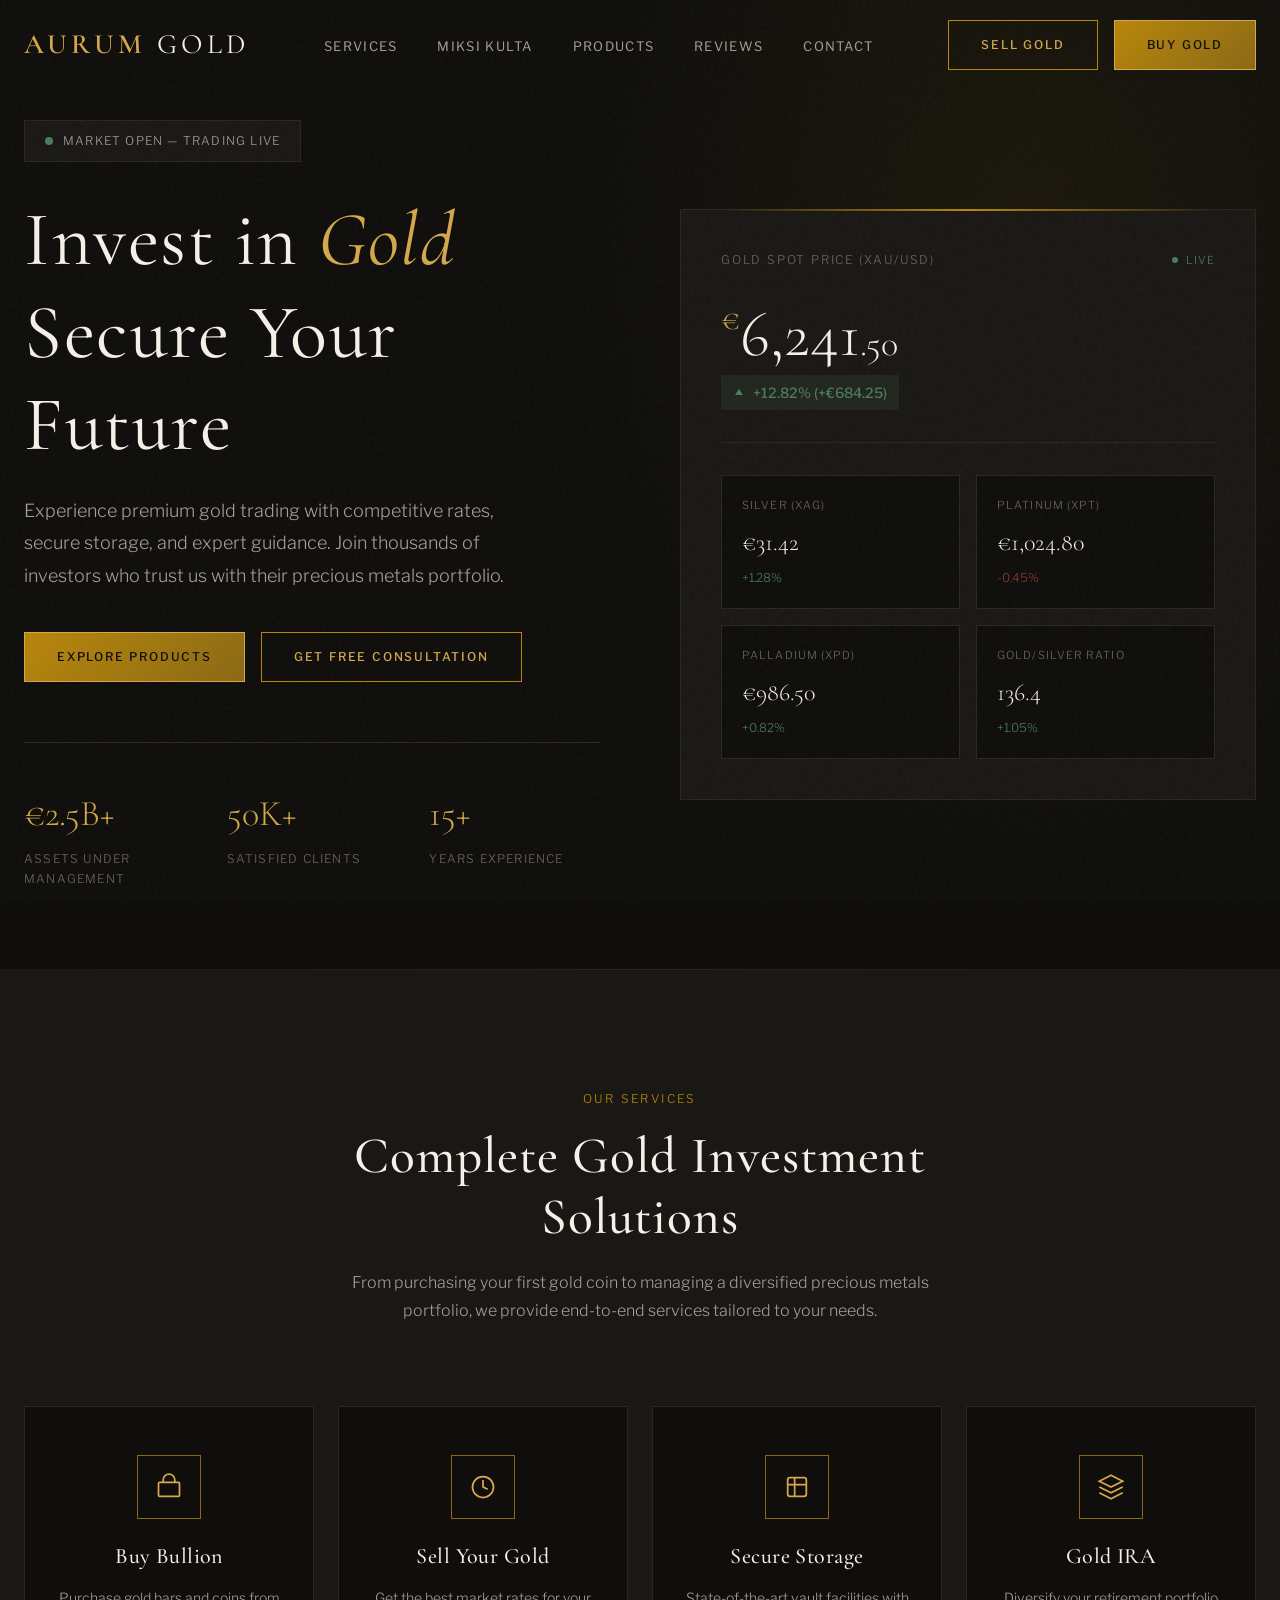
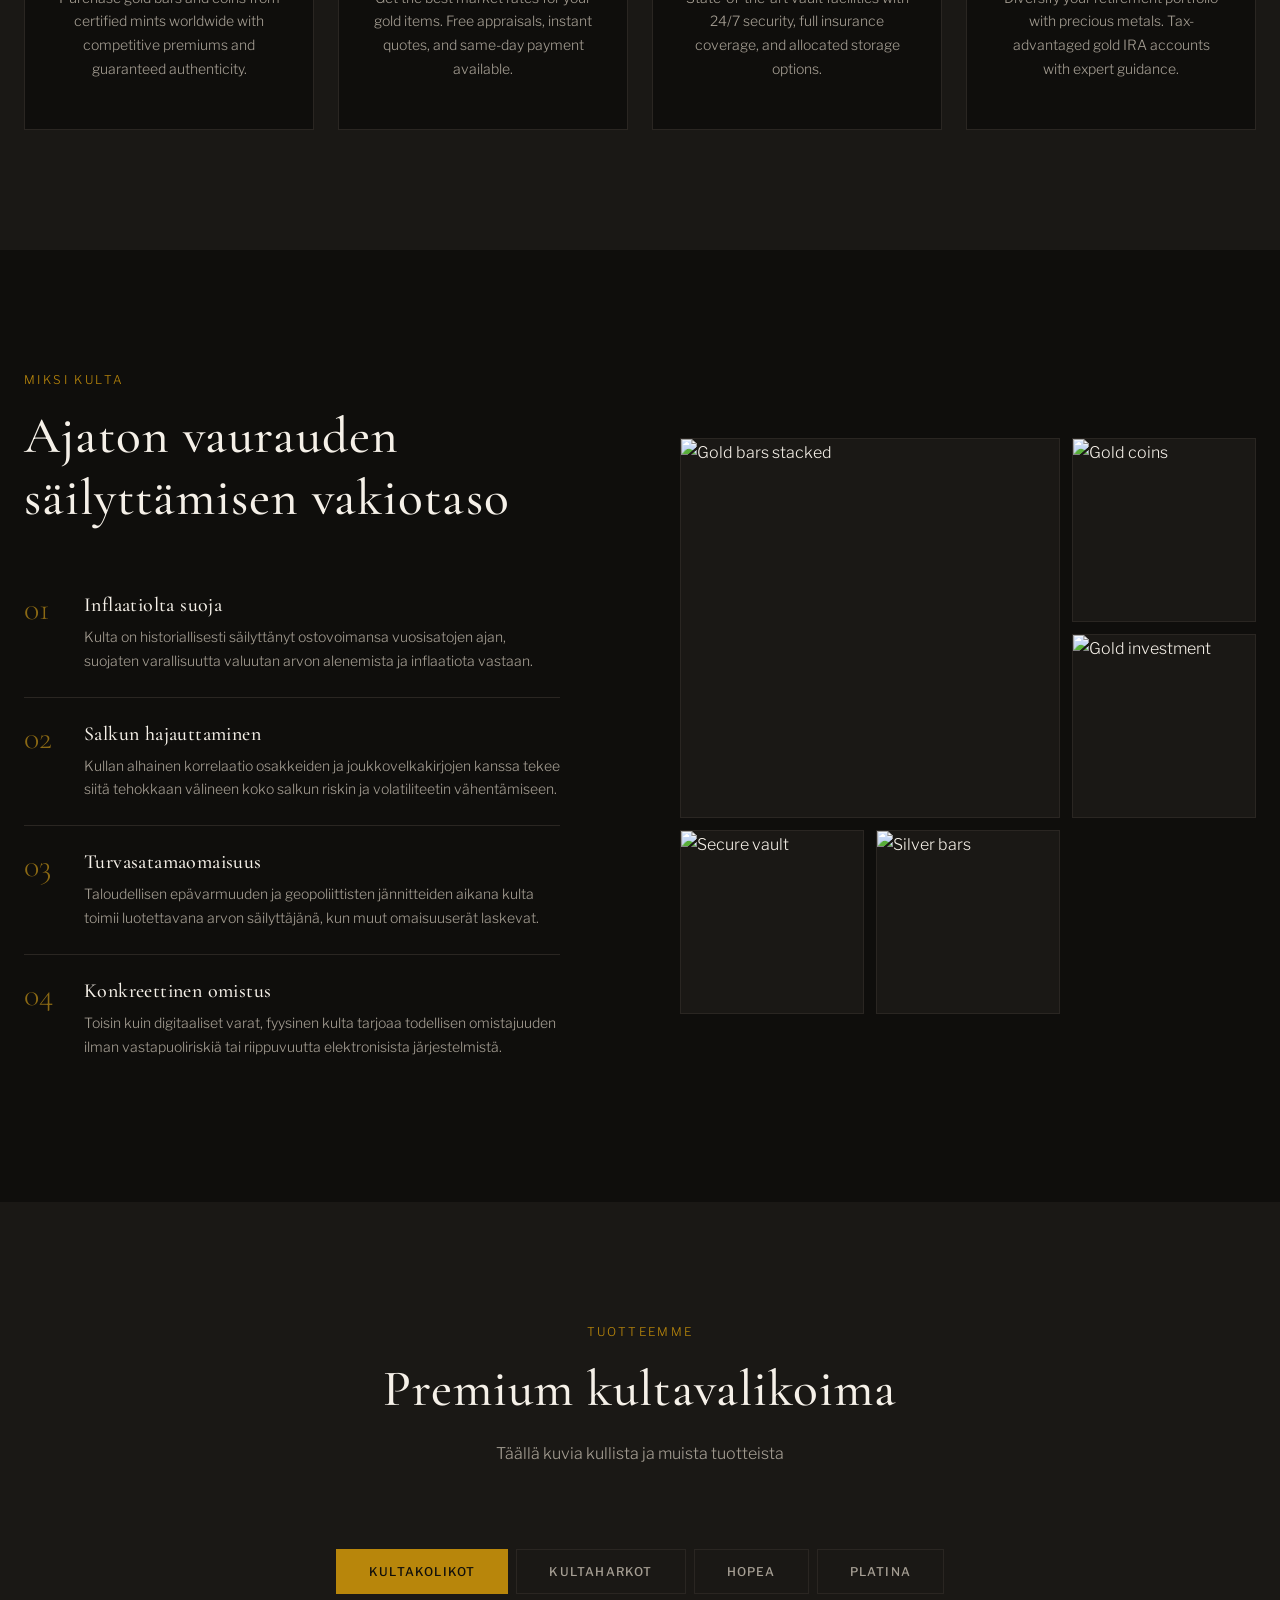
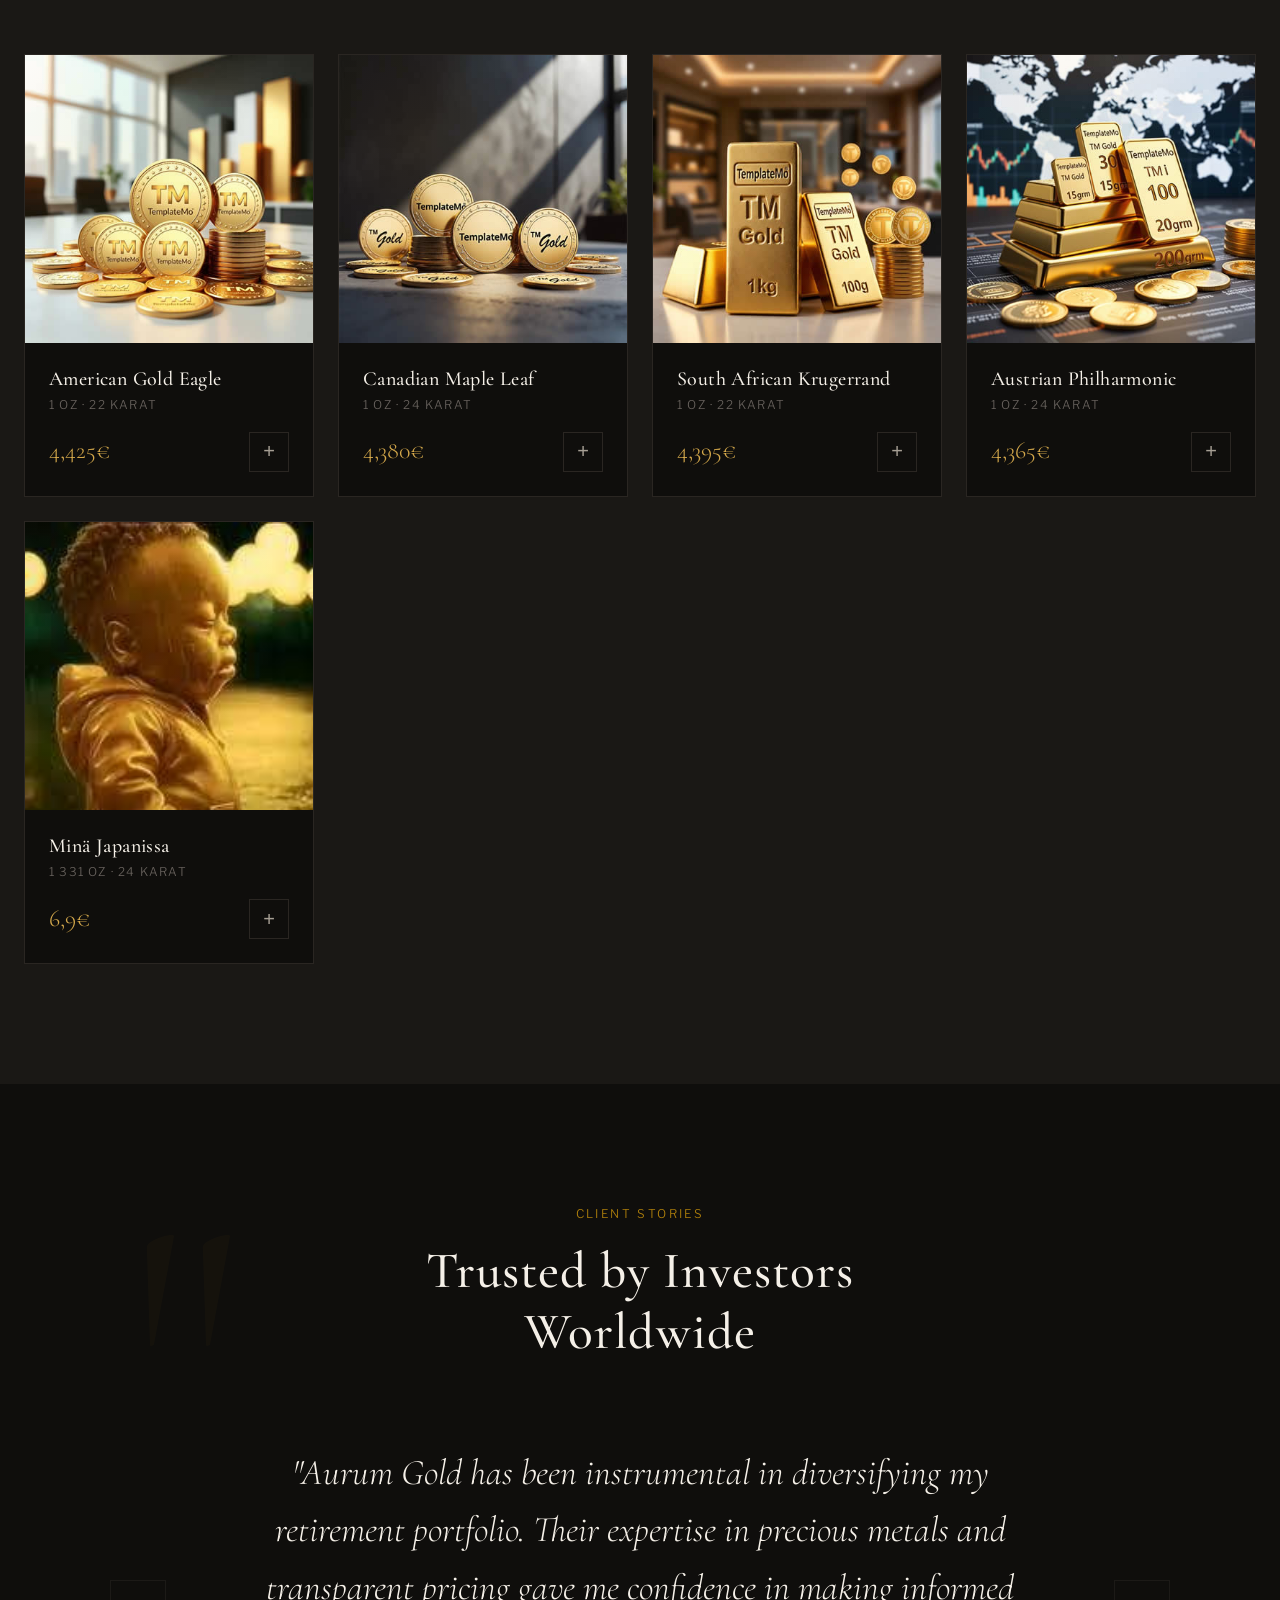
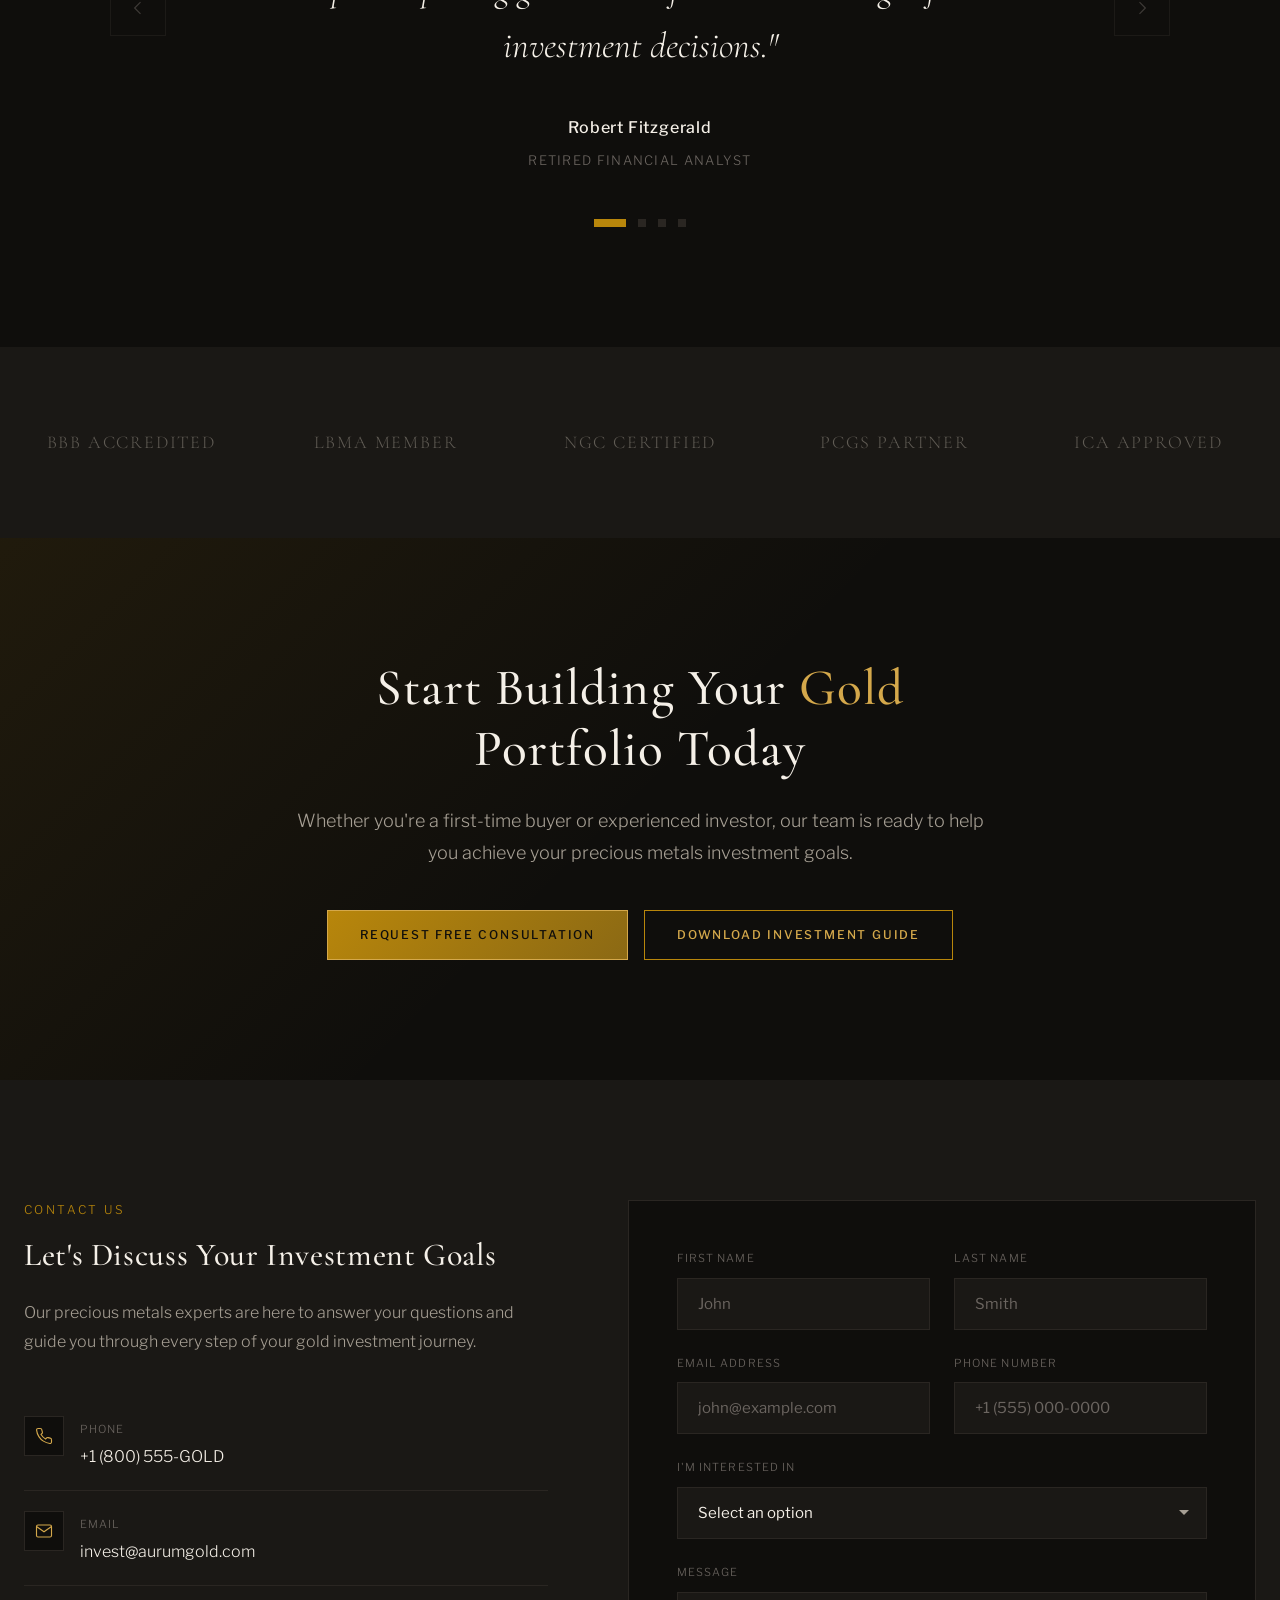
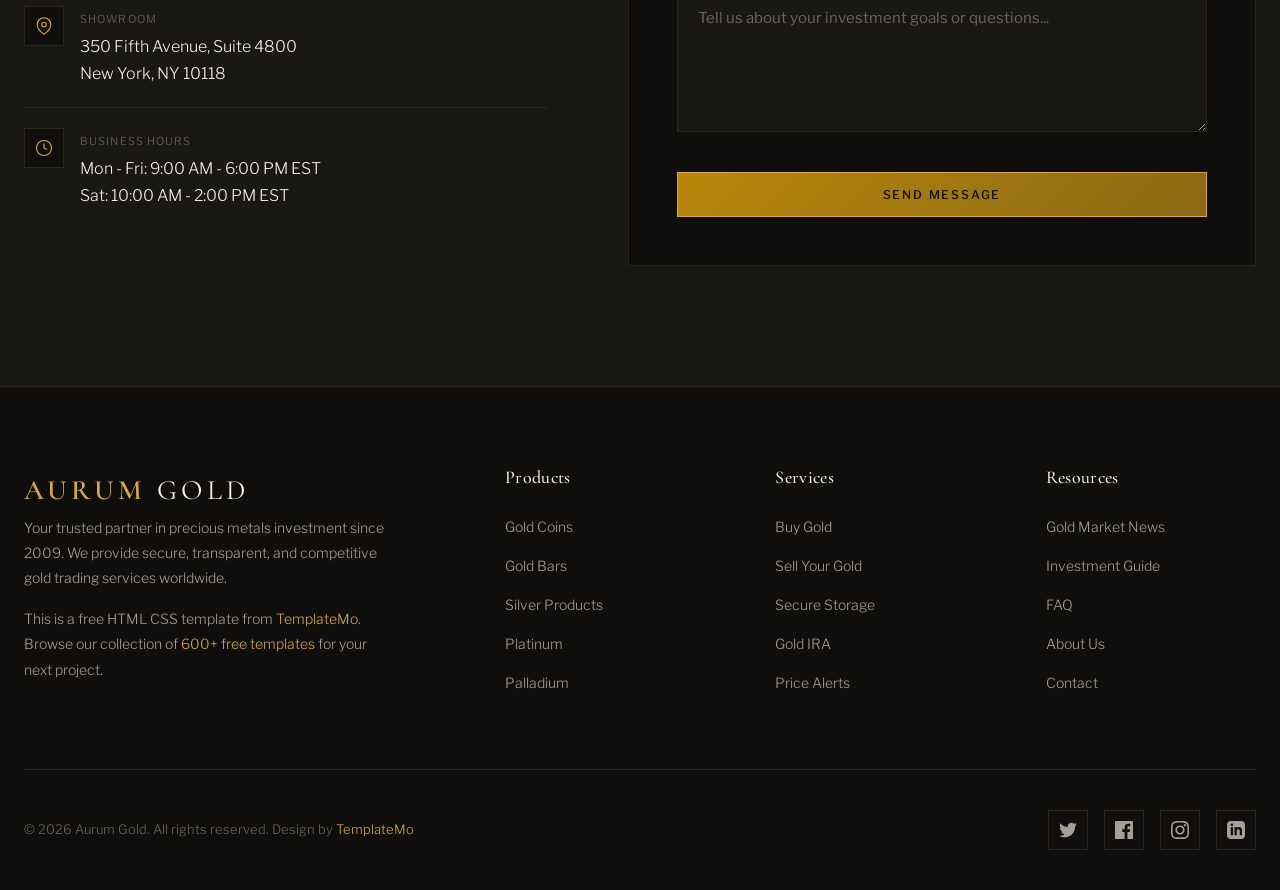
==== commit 94c0088d: "Merge branch 'main' of https://github.com/Arttu-Bot/kouluprojekti" ====
--- a/templatemo_610_aurum_gold/index.html
+++ b/templatemo_610_aurum_gold/index.html
@@ -24,7 +24,7 @@
                 <a href="#" class="logo">Aurum <span>Gold</span></a>
                 <ul class="nav-links">
                     <li><a href="#services">Services</a></li>
-                    <li><a href="#why-gold">Why Gold</a></li>
+                    <li><a href="#why-gold">Miksi kulta</a></li>
                     <li><a href="#products">Products</a></li>
                     <li><a href="#testimonials">Reviews</a></li>
                     <li><a href="#contact">Contact</a></li>
@@ -55,7 +55,7 @@
         </button>
         <ul class="mobile-nav-links">
             <li><a href="#services">Services</a></li>
-            <li><a href="#why-gold">Why Gold</a></li>
+            <li><a href="#why-gold">Miksi kulta</a></li>
             <li><a href="#products">Products</a></li>
             <li><a href="#testimonials">Reviews</a></li>
             <li><a href="#contact">Contact</a></li>
@@ -206,35 +206,35 @@
         <div class="container">
             <div class="why-grid">
                 <div class="why-content">
-                    <div class="section-label">Why Gold</div>
-                    <h2 class="section-title">The Timeless Standard of Wealth Preservation</h2>
+                    <div class="section-label">Miksi kulta</div>
+                    <h2 class="section-title">Ajaton vaurauden säilyttämisen vakiotaso</h2>
                     <ul class="why-list">
                         <li class="why-item">
                             <span class="why-number">01</span>
                             <div class="why-text">
-                                <h4>Inflation Hedge</h4>
-                                <p>Gold has historically maintained its purchasing power over centuries, protecting wealth against currency devaluation and inflation.</p>
+                                <h4>Inflaatiolta suoja</h4>
+                                <p>Kulta on historiallisesti säilyttänyt ostovoimansa vuosisatojen ajan, suojaten varallisuutta valuutan arvon alenemista ja inflaatiota vastaan.</p>
                             </div>
                         </li>
                         <li class="why-item">
                             <span class="why-number">02</span>
                             <div class="why-text">
-                                <h4>Portfolio Diversification</h4>
-                                <p>Gold's low correlation with stocks and bonds makes it an effective tool for reducing overall portfolio risk and volatility.</p>
+                                <h4>Salkun hajauttaminen</h4>
+                                <p>Kullan alhainen korrelaatio osakkeiden ja joukkovelkakirjojen kanssa tekee siitä tehokkaan välineen koko salkun riskin ja volatiliteetin vähentämiseen.</p>
                             </div>
                         </li>
                         <li class="why-item">
                             <span class="why-number">03</span>
                             <div class="why-text">
-                                <h4>Safe Haven Asset</h4>
-                                <p>During economic uncertainty and geopolitical tensions, gold serves as a reliable store of value when other assets decline.</p>
+                                <h4>Turvasatamaomaisuus</h4>
+                                <p>Taloudellisen epävarmuuden ja geopoliittisten jännitteiden aikana kulta toimii luotettavana arvon säilyttäjänä, kun muut omaisuuserät laskevat.</p>
                             </div>
                         </li>
                         <li class="why-item">
                             <span class="why-number">04</span>
                             <div class="why-text">
-                                <h4>Tangible Ownership</h4>
-                                <p>Unlike digital assets, physical gold provides true ownership without counterparty risk or dependency on electronic systems.</p>
+                                <h4>Konkreettinen omistus</h4>
+                                <p>Toisin kuin digitaaliset varat, fyysinen kulta tarjoaa todellisen omistajuuden ilman vastapuoliriskiä tai riippuvuutta elektronisista järjestelmistä.</p>
                             </div>
                         </li>
                     </ul>
@@ -242,19 +242,19 @@
                 <div class="why-visual">
                     <div class="why-image-grid">
                         <div class="why-thumb">
-                            <img src="images/tm-gold-03.jpg" alt="Gold bars stacked">
+                            <img src="fff.jpg" alt="Gold bars stacked">
                         </div>
                         <div class="why-thumb">
-                            <img src="images/tm-gold-04.jpg" alt="Gold coins">
+                            <img src="123.jpg" alt="Gold coins">
                         </div>
                         <div class="why-thumb">
-                            <img src="images/tm-gold-01.jpg" alt="Gold investment">
+                            <img src="STD.jpg" alt="Gold investment">
                         </div>
                         <div class="why-thumb">
-                            <img src="images/tm-silver-03.jpg" alt="Secure vault">
+                            <img src="CR7.jpg" alt="Secure vault">
                         </div>
                         <div class="why-thumb">
-                            <img src="images/tm-silver-02.jpg" alt="Silver bars">
+                            <img src="Smo.jpg" alt="Silver bars">
                         </div>
                     </div>
                 </div>
